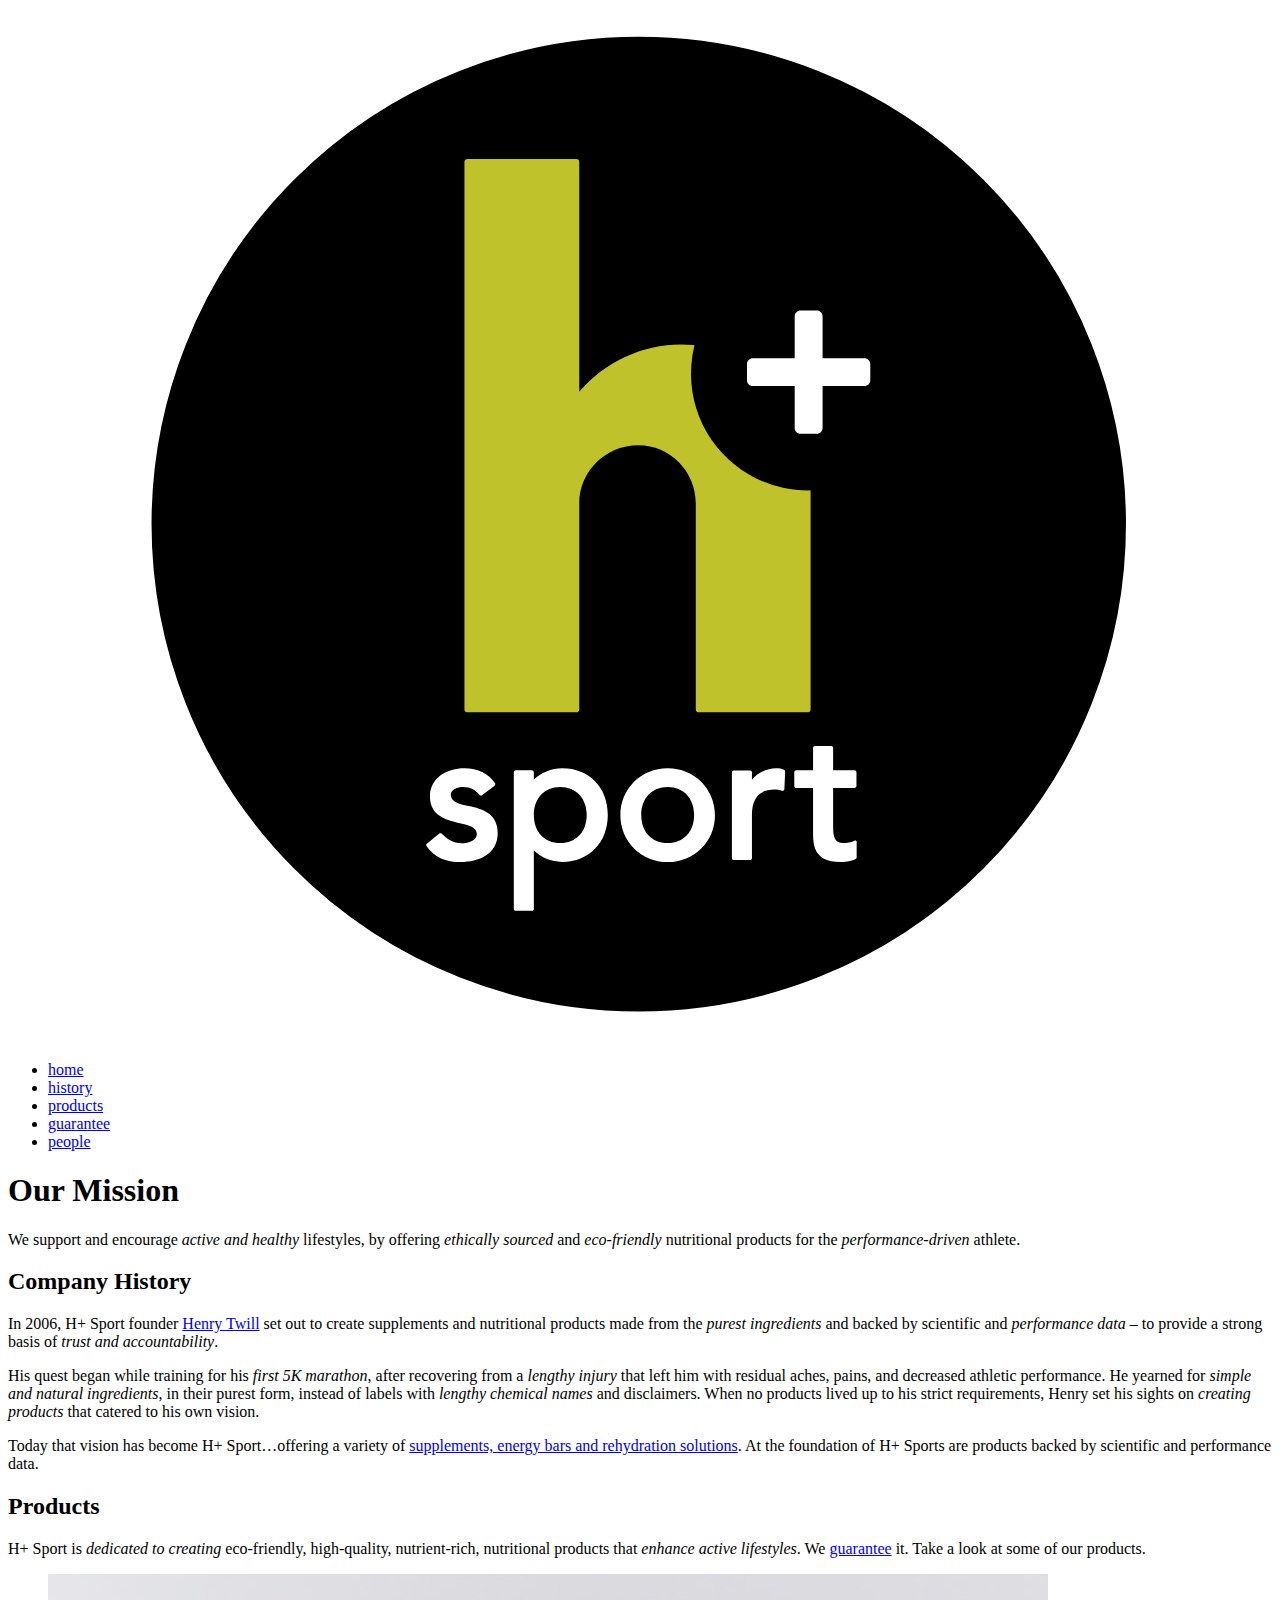
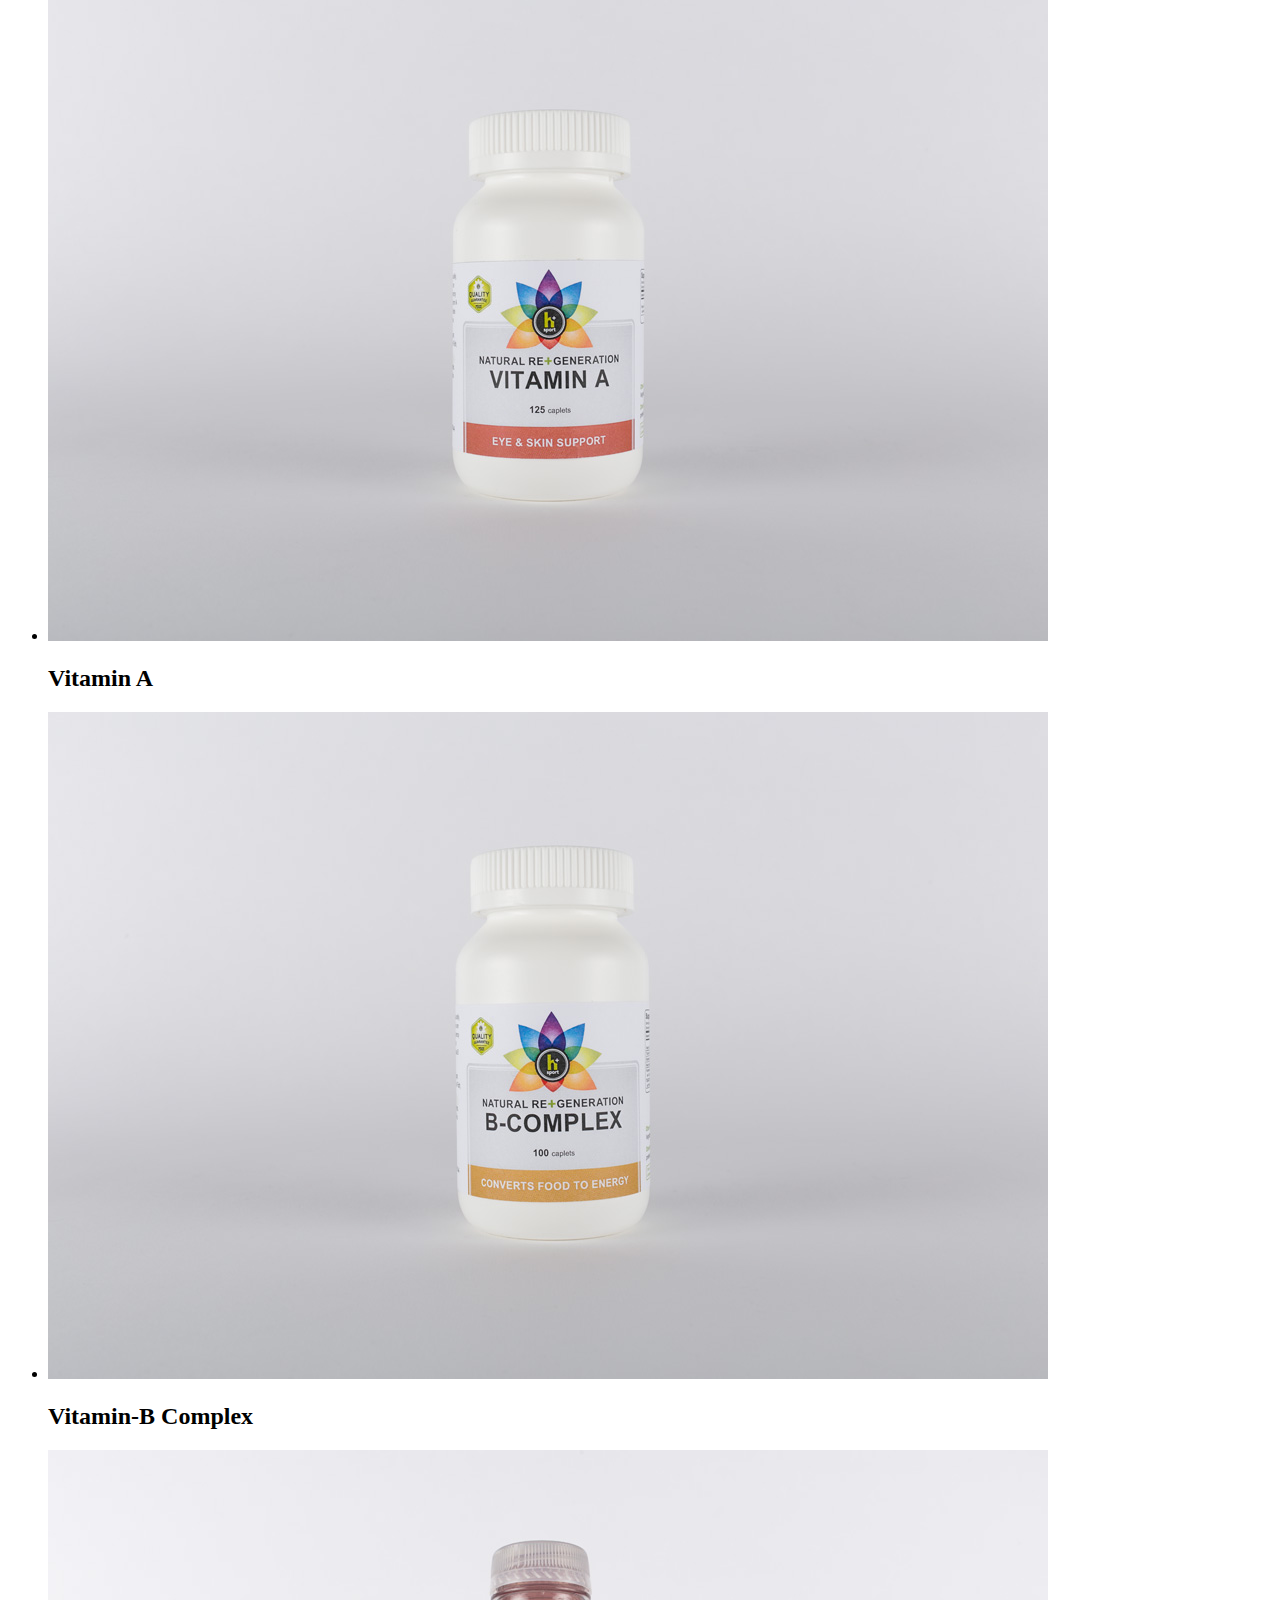
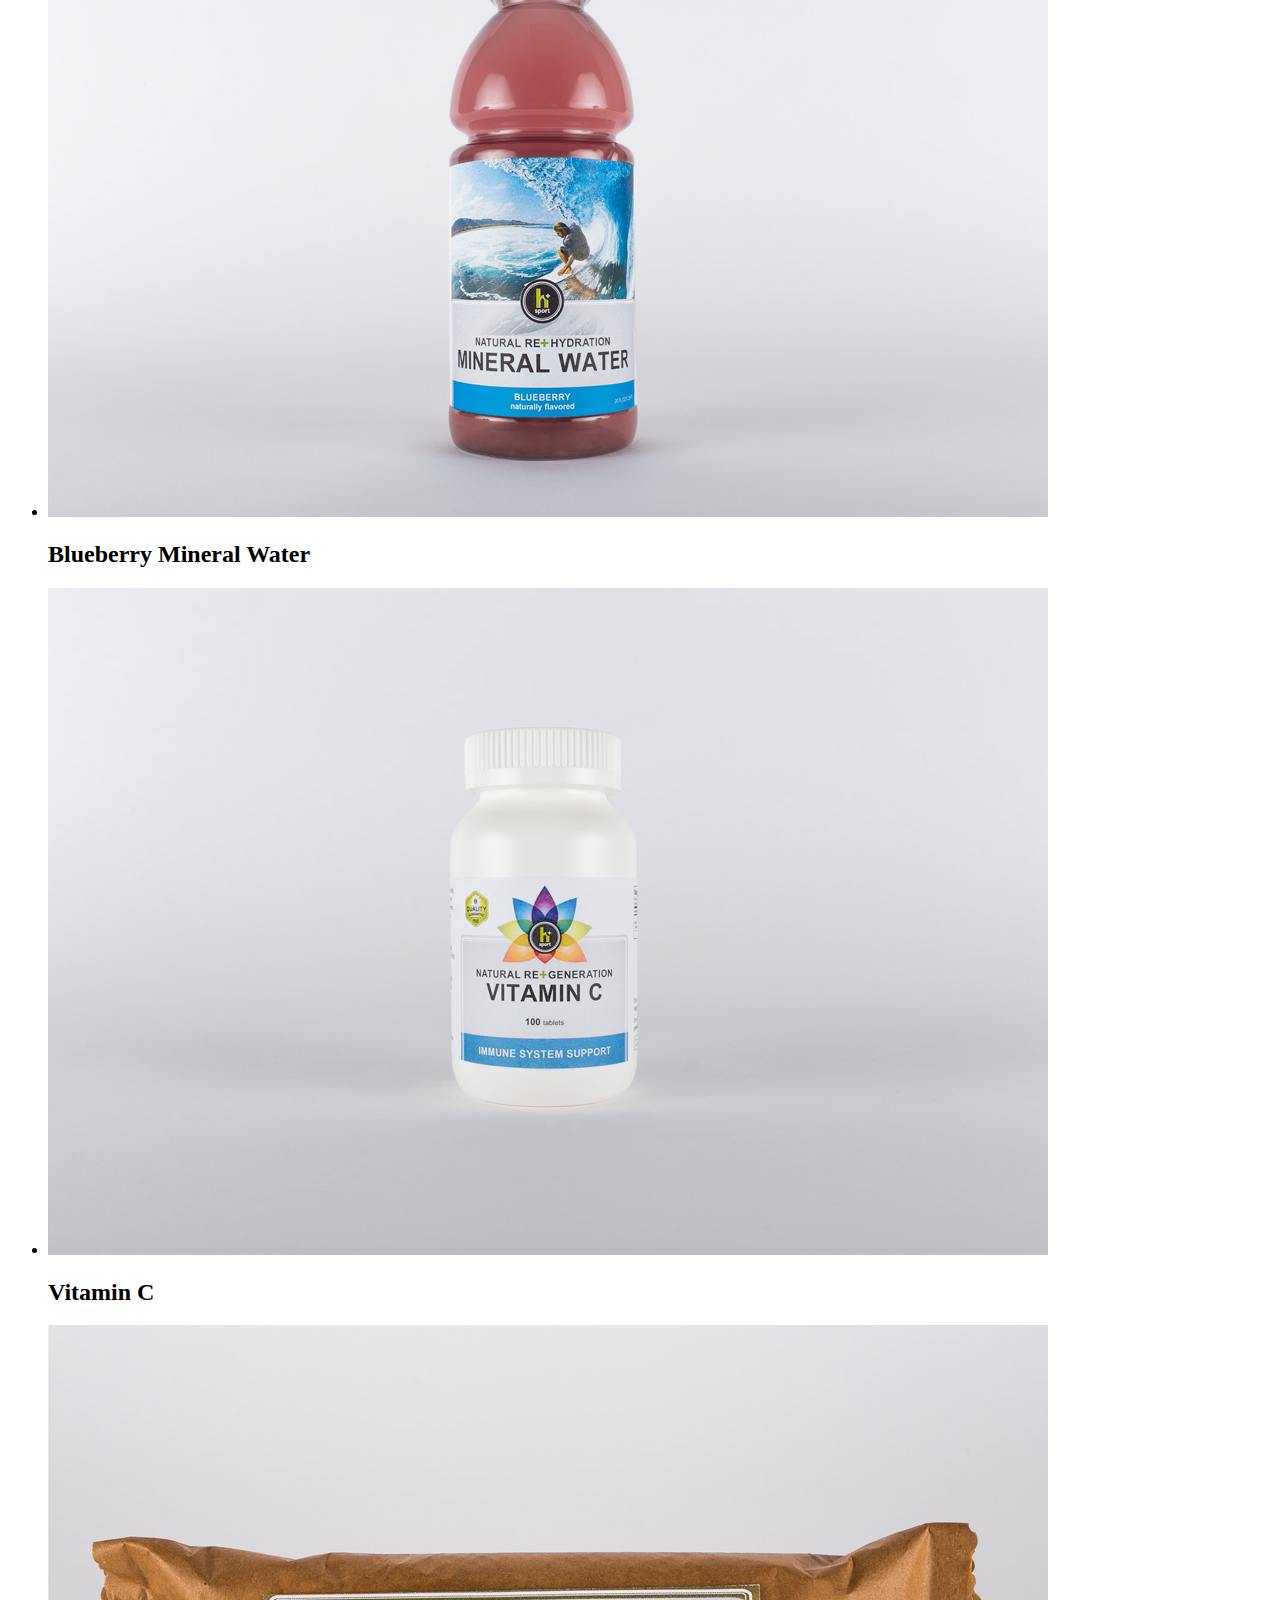
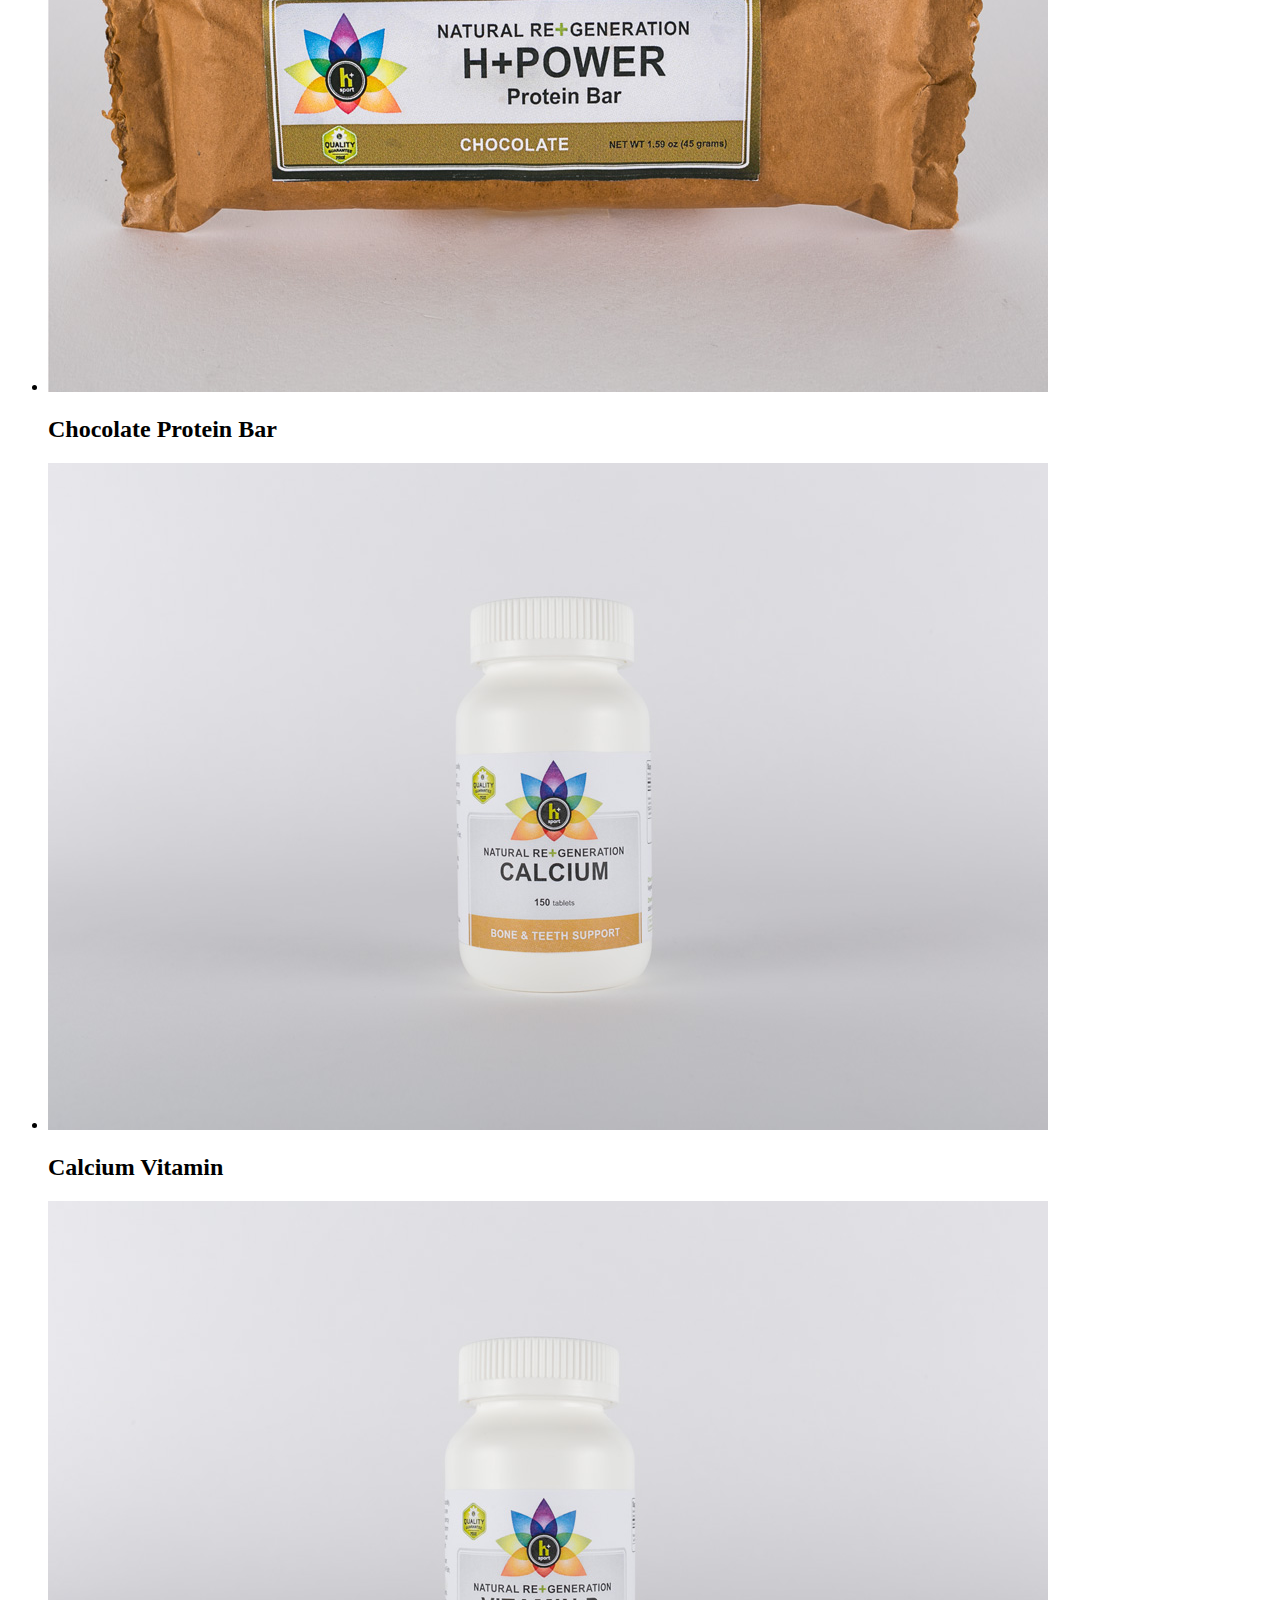
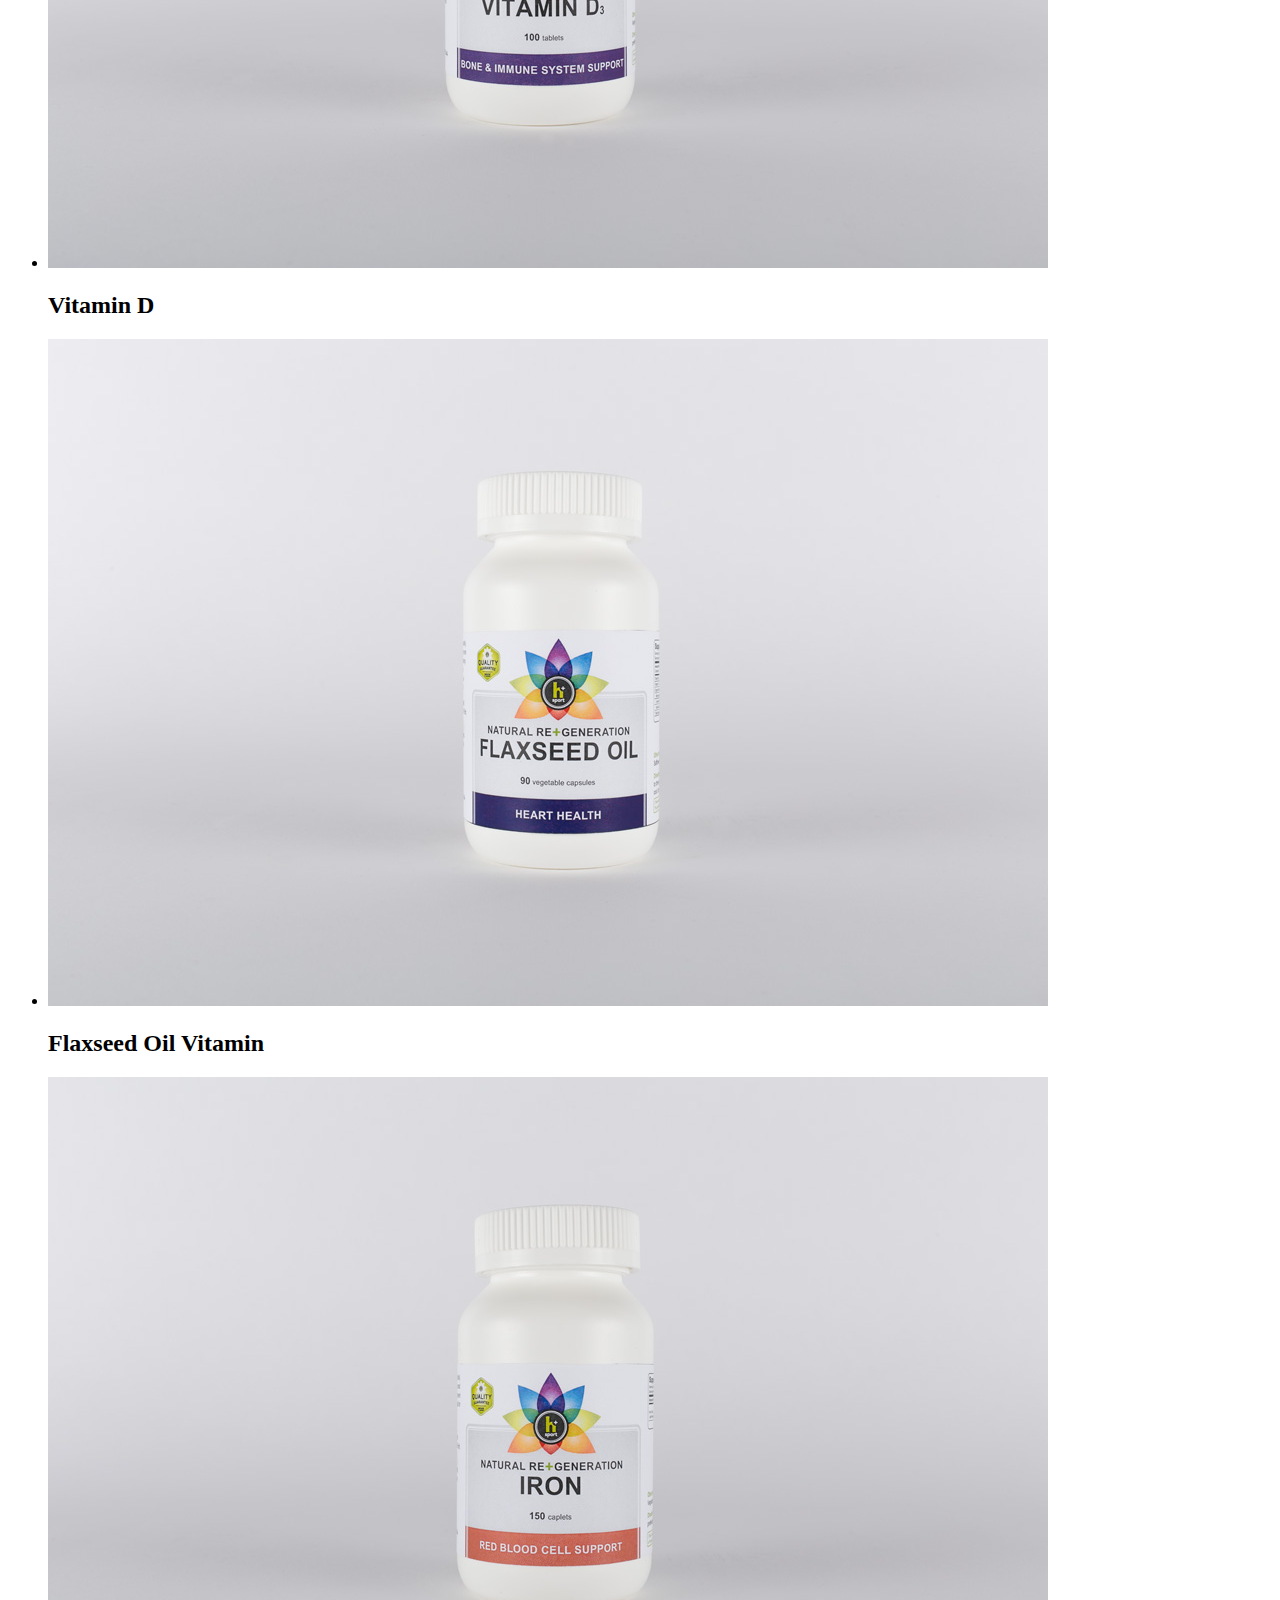
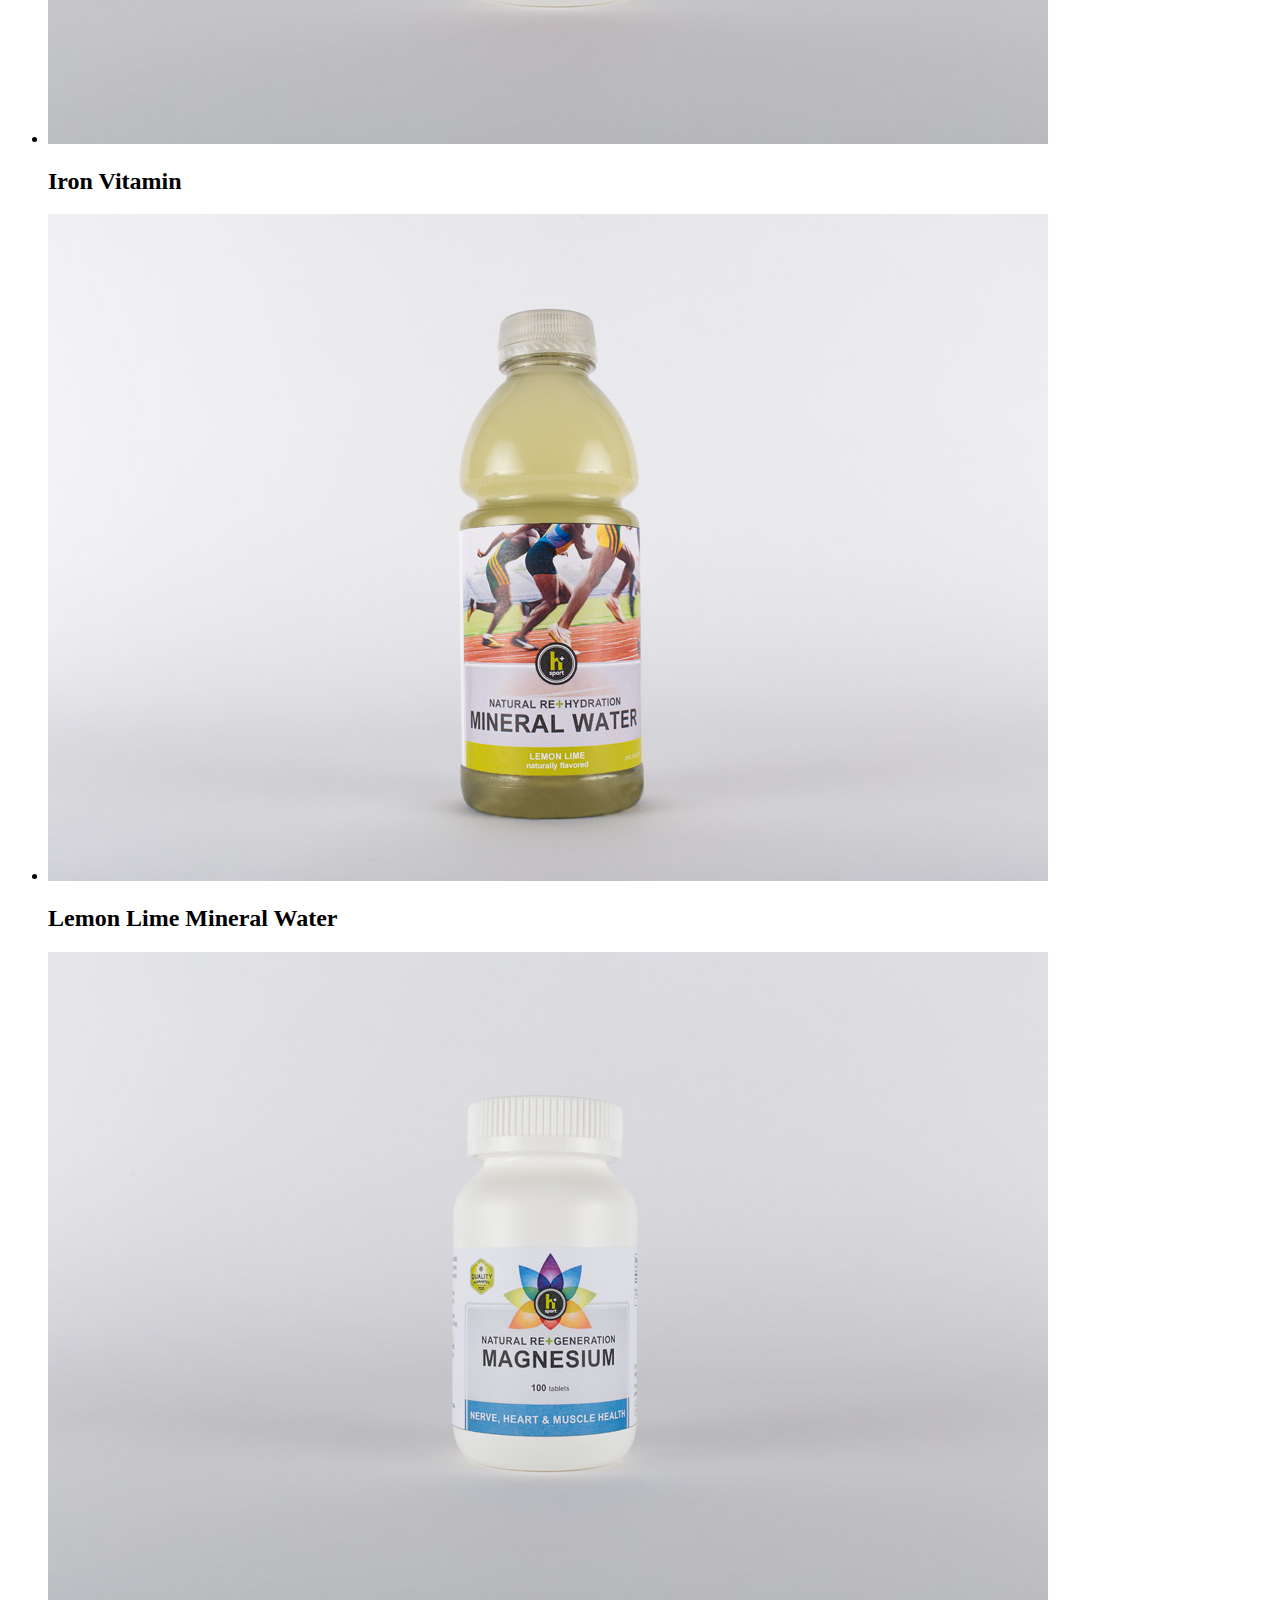
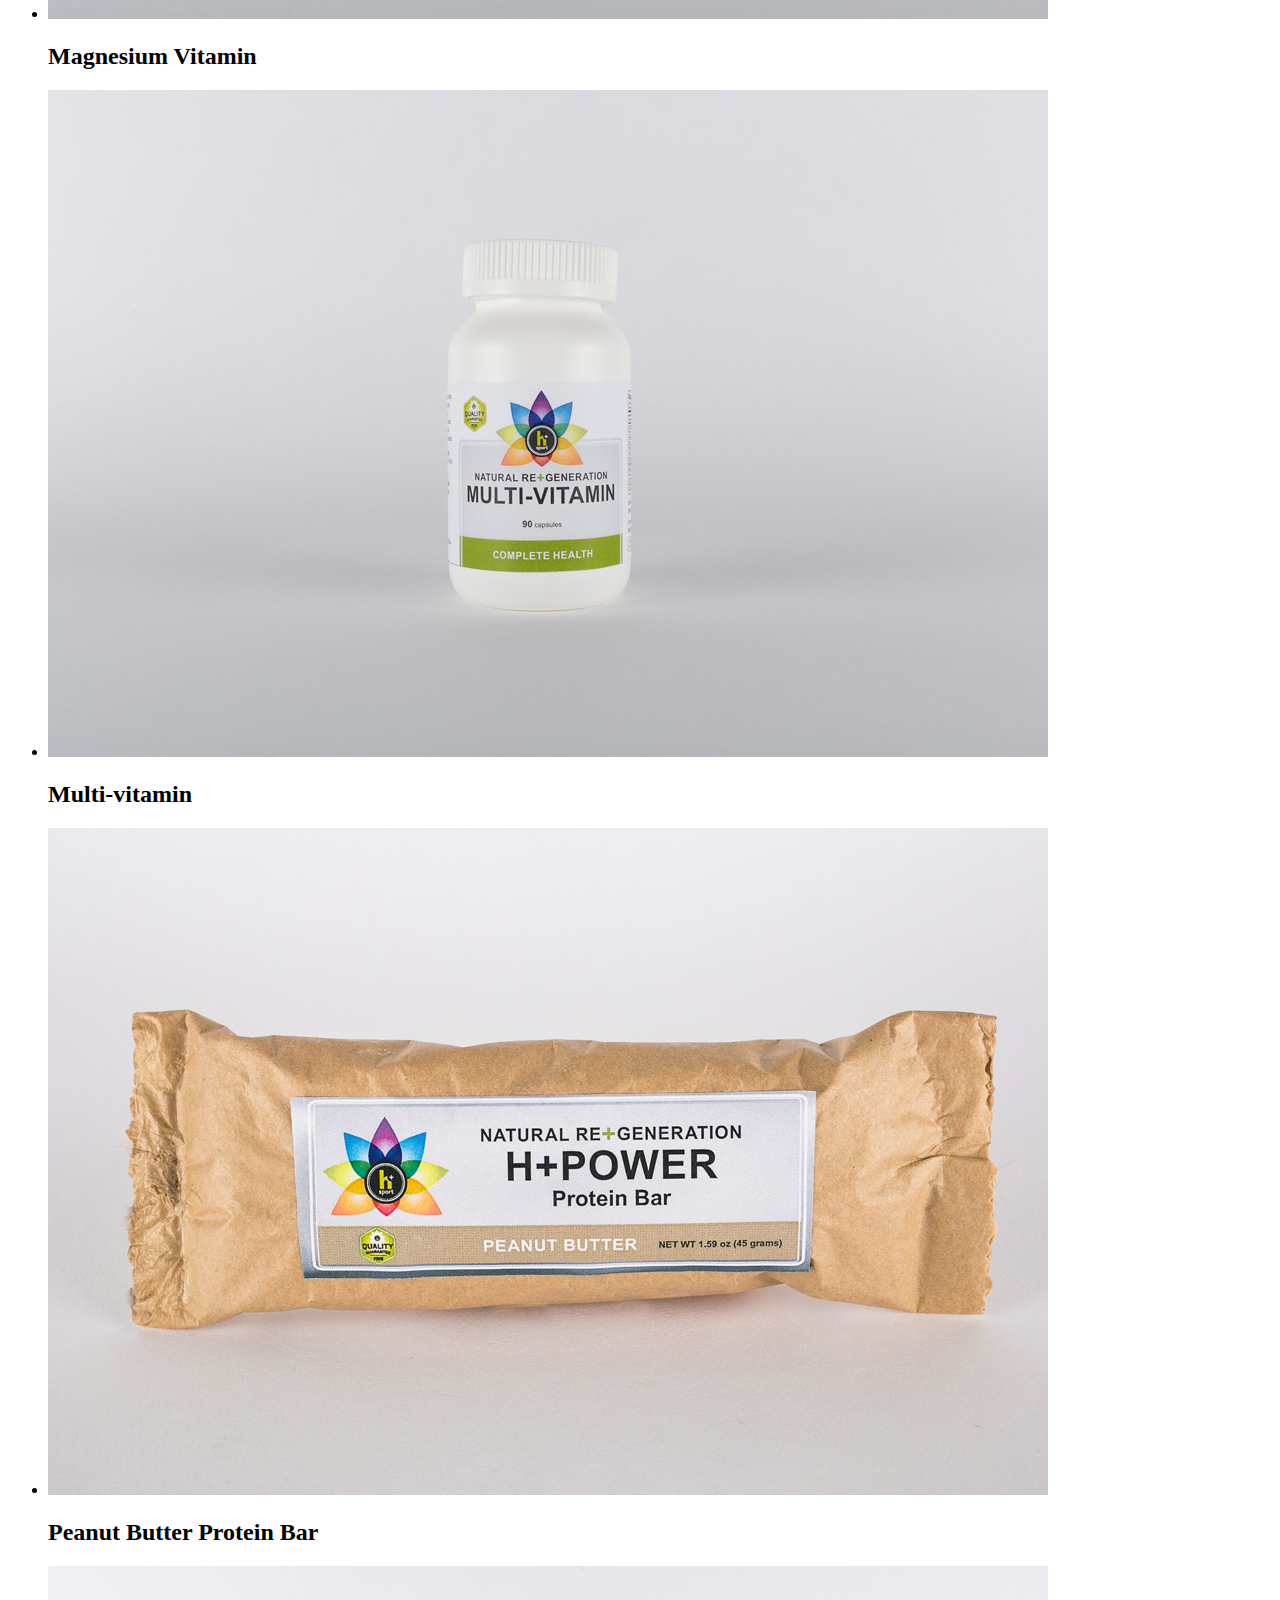
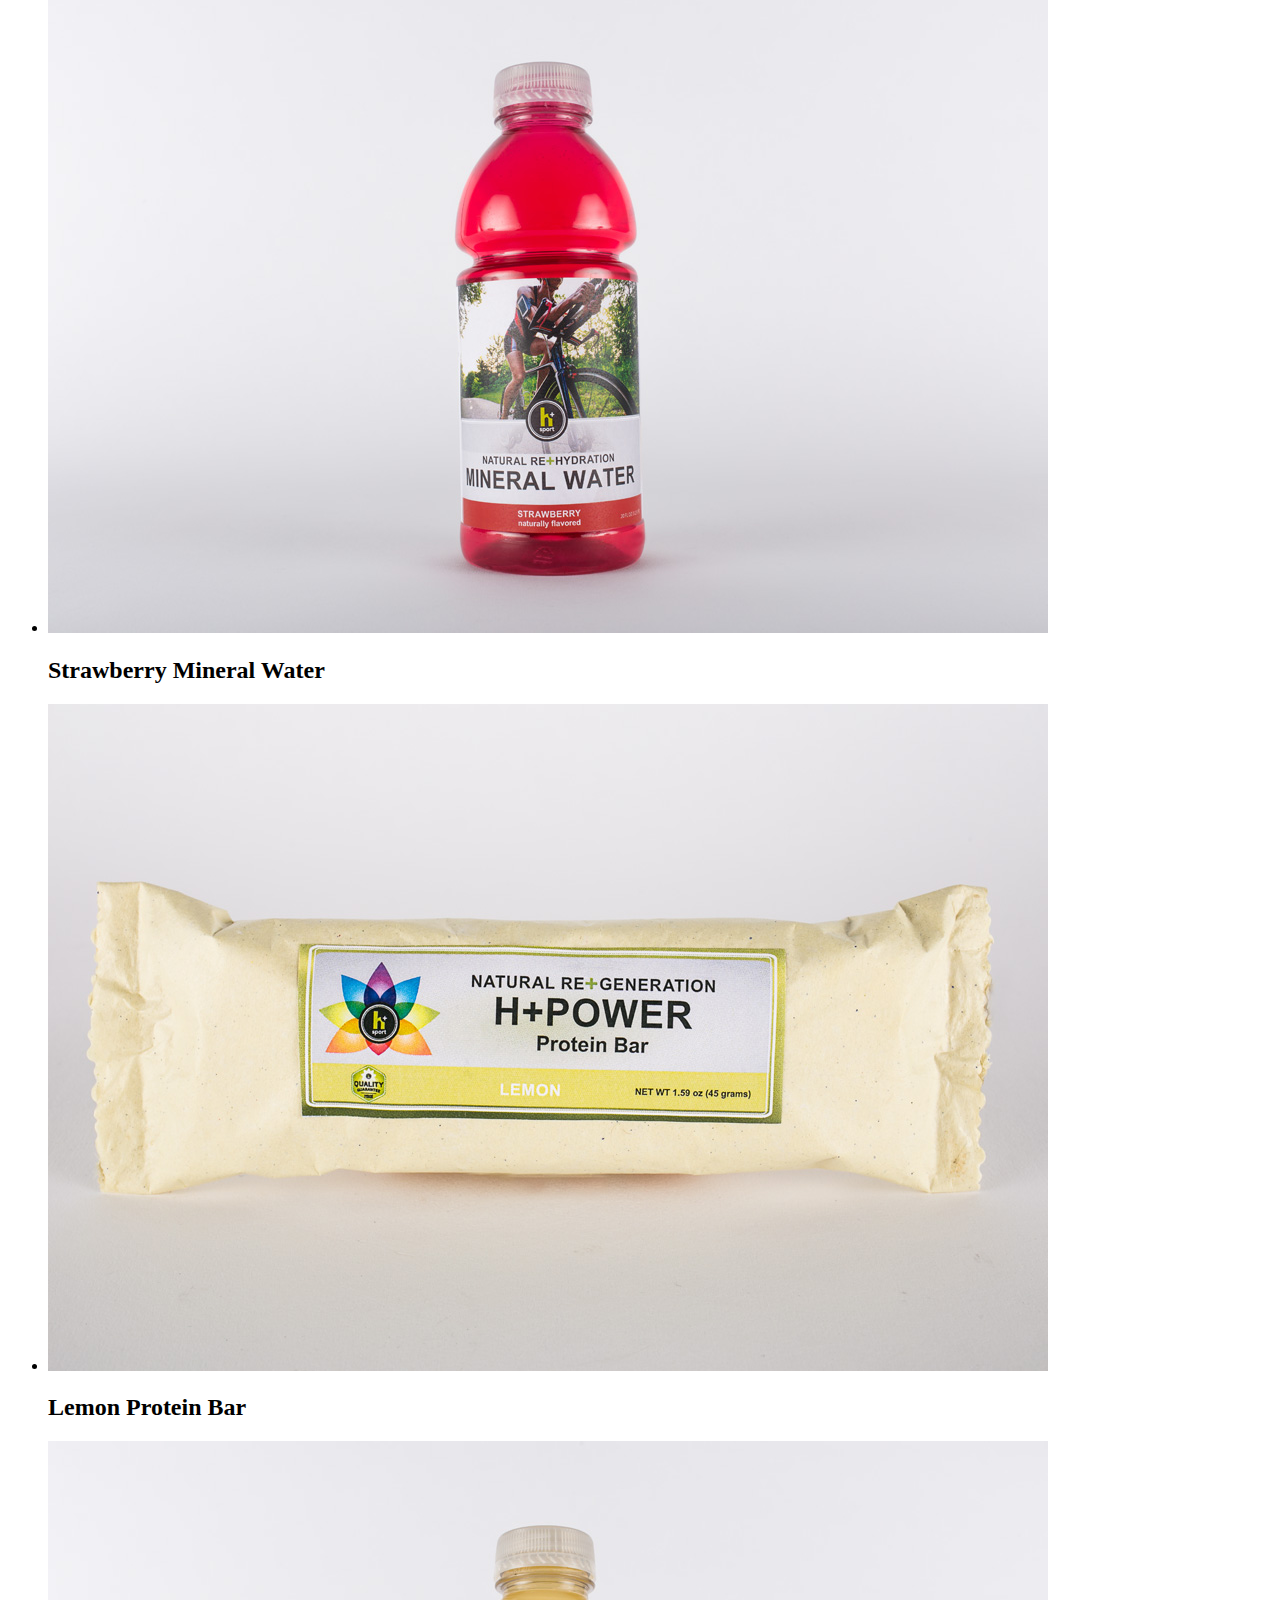
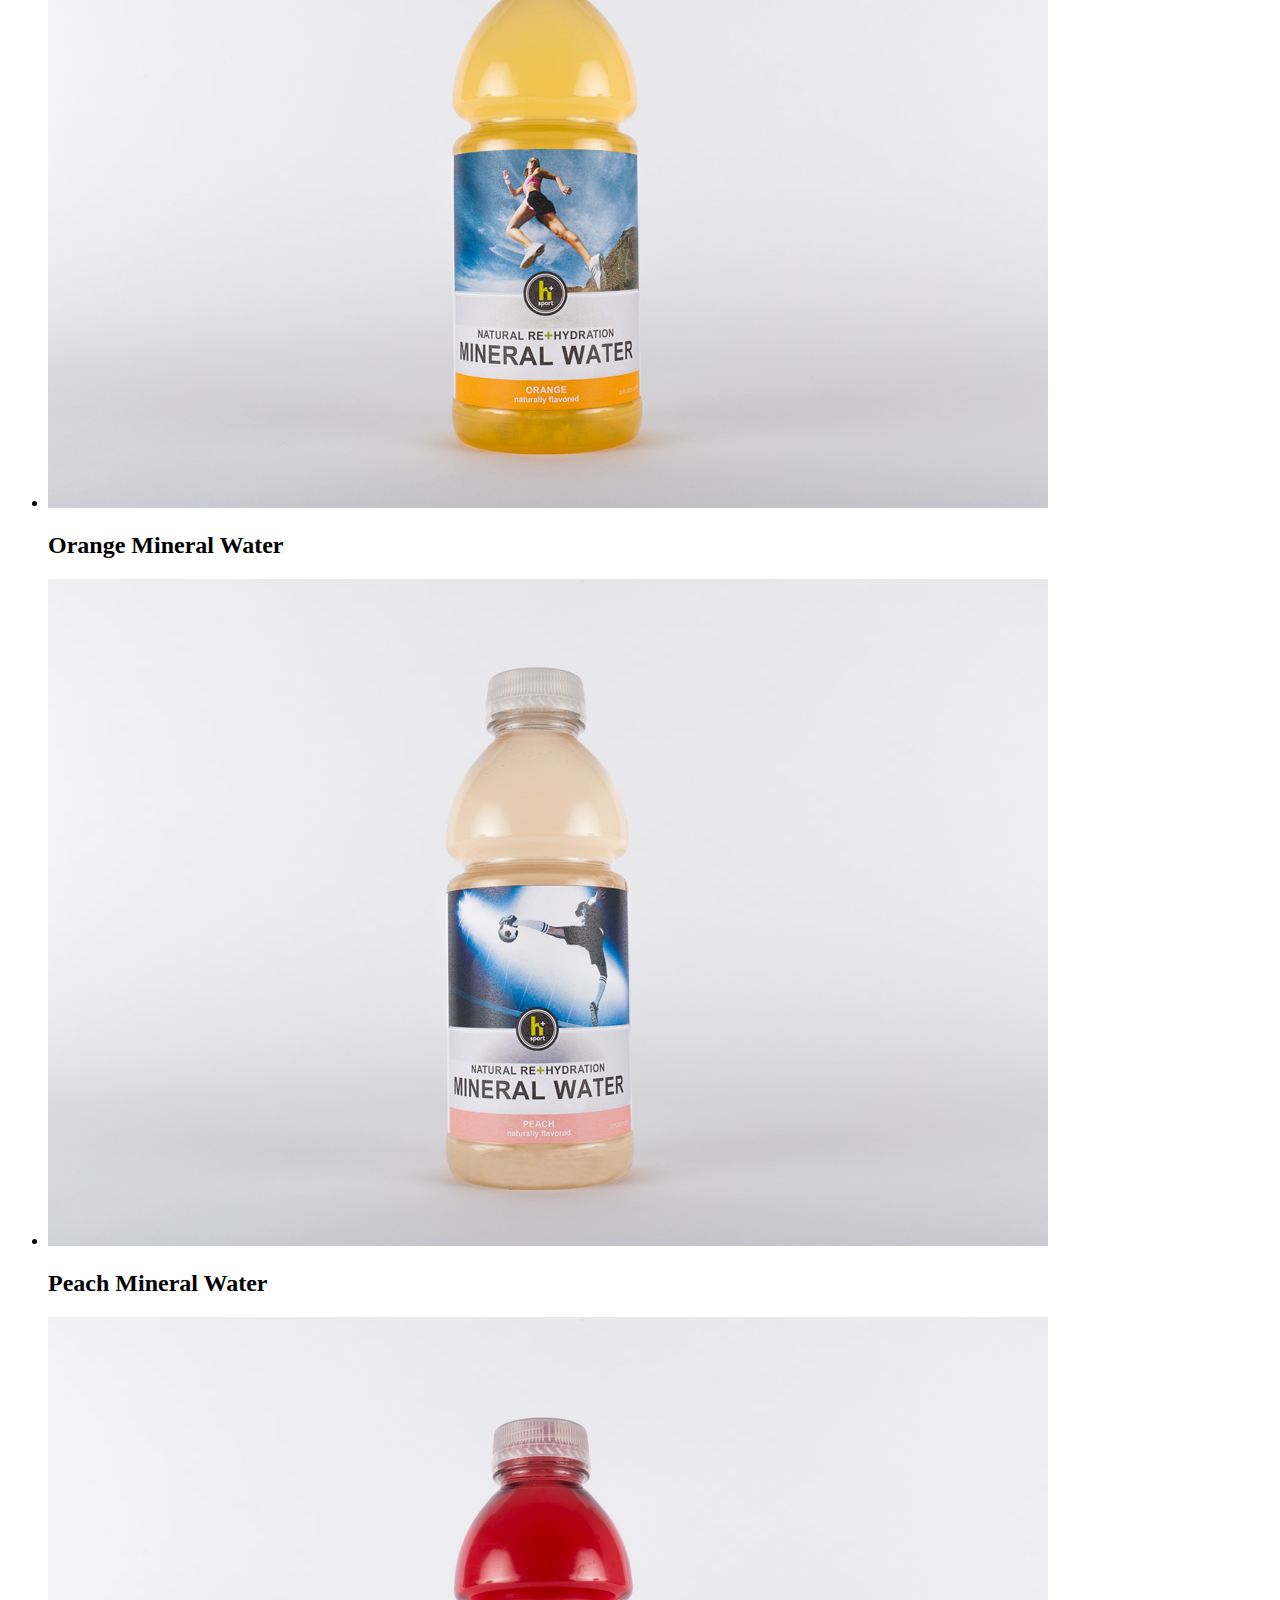
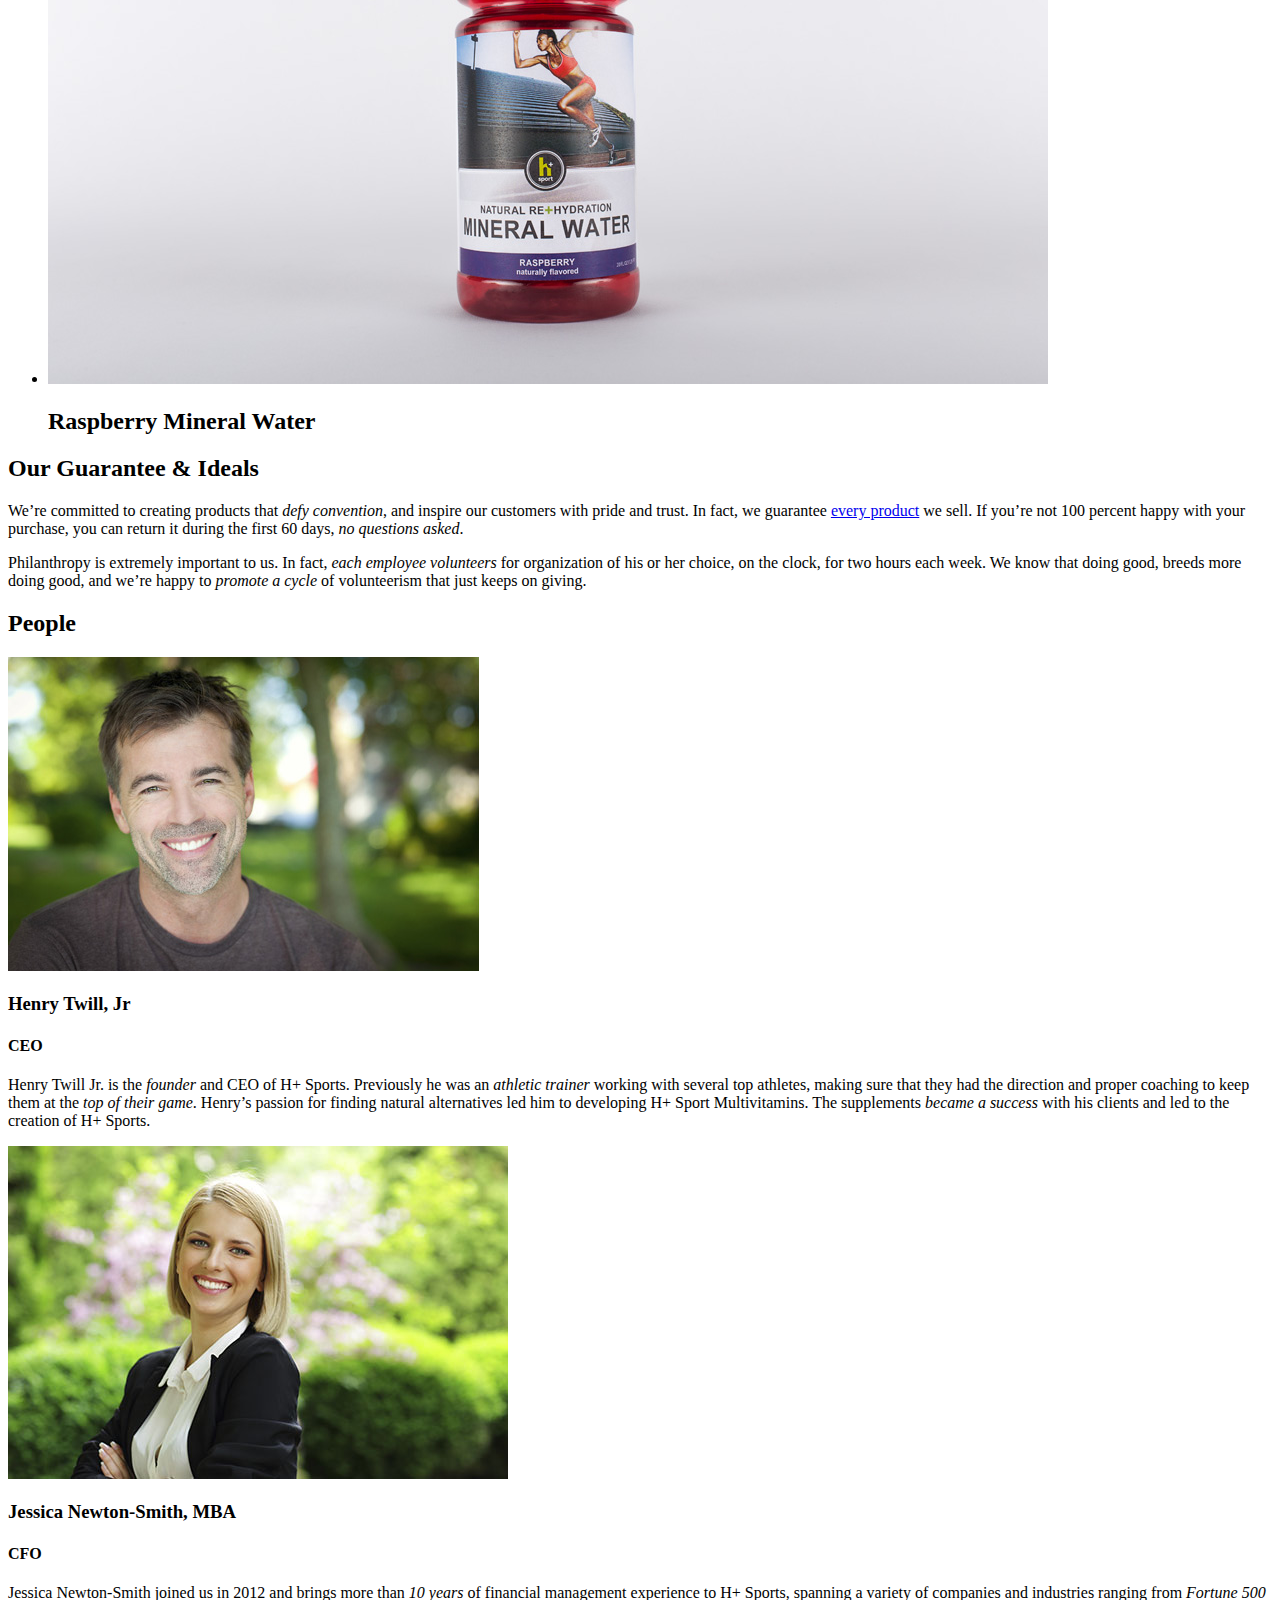
==== HPlusSport_Start/index.html @ 58503910 "Removes a file that contains first programming challenge and adds a folder that contains first progr" ====
<!doctype html>
<html lang="en">
<head>
  <meta charset="UTF-8">
  <title>HPlus Sport</title>
  <link rel="stylesheet" href="css/style.css">
  <meta name="viewport" content="width=device-width, initial-scale=1.0">
</head>
<body>

<header id="home" class="header">
  <nav class="nav" role="navigation">
    <div class="container nav-elements">
      <div class="branding">
        <a href="#home"><img src="images/hpluslogo.svg" alt="Logo - H Plus Sports"></a>
      </div><!-- branding -->
      <ul class="navbar">
        <li><a href="#home">home</a></li>
        <li><a href="#history">history</a></li>
        <li><a href="#products">products</a></li>
        <li><a href="#guarantee">guarantee</a></li>
        <li><a href="#people">people</a></li>
      </ul><!-- navbar -->
    </div><!-- container nav-elements -->
  </nav>
  <div class="container tagline">
    <h1 class="headline">Our Mission</h1>
    <p>We support and encourage <em>active and healthy</em> lifestyles, by offering <em>ethically sourced</em> and <em>eco-friendly</em> nutritional products for the <em>performance-driven</em> athlete.</p>
  </div><!-- container tagline -->
</header><!-- #home -->

<section id="history" class="section">
  <div class="container">
    <div class="text-content">
      <h2 class="headline">Company History</h2>
      <p>In 2006, H+ Sport founder <a href="#employees-henrytwill">Henry Twill</a> set out to create supplements and nutritional products made from the <em>purest ingredients</em> and backed by scientific and <em>performance data</em> – to provide a strong basis of <em>trust and accountability</em>.</p>
      <p>His quest began while training for his <em>first 5K marathon</em>, after recovering from a <em>lengthy injury</em> that left him with residual aches, pains, and decreased athletic performance. He yearned for <em>simple and natural ingredients</em>, in their purest form, instead of labels with <em>lengthy chemical names</em> and disclaimers. When no products lived up to his strict requirements, Henry set his sights on <em>creating products</em> that catered to his own vision.</p>
      <p>Today that vision has become H+ Sport…offering a variety of <a href="#products">supplements, energy bars and rehydration solutions</a>. At the foundation of H+ Sports are products backed by scientific and performance data.</p>
    </div>
  </div><!-- container text -->
</section><!-- #history -->

<section id="products" class="section">
  <header class="imageheader"></header>
  <div class="container">
    <h2 class="headline">Products</h2>
    <p>H+ Sport is <em>dedicated to creating</em> eco-friendly, high-quality, nutrient-rich, nutritional products that <em>enhance active lifestyles</em>. We <a href="#guarantee">guarantee</a> it. Take a look at some of our products.</p>
  </div><!-- container -->
  <ul class="product-list">
    <li class="product-item" data-prod_id="V-A1037">
        <img class="product-image" src="images/products/vitamin-a.jpg" alt="Vitamin A - Product Photo">
        <h2 class="product-name" data-type="vitamin">Vitamin A</h2>
    </li>
    <li class="product-item" data-prod_id="V-BC2178">
        <img class="product-image" src="images/products/vitamin-bcomplex.jpg" alt="B Complex - Product Photo">
        <h2 class="product-name" data-type="vitamin">Vitamin-B Complex</h2>
    </li>
    <li class="product-item" data-prod_id="MW-8812">
        <img class="product-image" src="images/products/mineralwater-blueberry.jpg" alt="Blueberry Mineral Water - Product Photo">
        <h2 class="product-name" data-type="mineralwater">Blueberry Mineral Water</h2>
    </li>
    <li class="product-item" data-prod_id="V-C6614">
        <img class="product-image" src="images/products/vitamin-c.jpg" alt="Vitamin C - Product Photo">
        <h2 class="product-name" data-type="vitamin">Vitamin C</h2>
    </li>
    <li class="product-item" data-prod_id="PB-8154">
        <img class="product-image" src="images/products/proteinbar-chocolate.jpg" alt="Protein Bar Chocolate - Product Photo">
        <h2 class="product-name" data-type="proteinbar">Chocolate Protein Bar</h2>
    </li>
    <li class="product-item" data-prod_id="V-CA4543">
        <img class="product-image" src="images/products/vitamin-calcium.jpg" alt="Vitamin Calcium - Product Photo">
        <h2 class="product-name" data-type="vitamin">Calcium Vitamin</h2>
    </li>
    <li class="product-item" data-prod_id="V-D1825">
        <img class="product-image" src="images/products/vitamin-d.jpg" alt="Vitamin D - Product Photo">
        <h2 class="product-name" data-type="vitamin">Vitamin D</h2>
    </li>
    <li class="product-item" data-prod_id="V-F2225">
        <img class="product-image" src="images/products/vitamin-flaxseed-oil.jpg" alt="Flaxseed Oil - Product Photo">
        <h2 class="product-name" data-type="vitamin">Flaxseed Oil Vitamin</h2>
    </li>
    <li class="product-item" data-prod_id="V-I7456">
        <img class="product-image" src="images/products/vitamin-iron.jpg" alt="Vitamin Iron - Product Photo">
        <h2 class="product-name" data-type="vitamin">Iron Vitamin</h2>
    </li>
    <li class="product-item" data-prod_id="MW-9143">
        <img class="product-image" src="images/products/mineralwater-lemonlime.jpg" alt="Mineral Water Lemon Lime - Product Photo">
        <h2 class="product-name" data-type="mineralwater">Lemon Lime Mineral Water</h2>
    </li>
    <li class="product-item" data-prod_id="V-M0019">
        <img class="product-image" src="images/products/vitamin-magnesium.jpg" alt="Vitamin Magnesium - Product Photo">
        <h2 class="product-name" data-type="vitamin">Magnesium Vitamin</h2>
    </li>
    <li class="product-item" data-prod_id="V-MV7763">
        <img class="product-image" src="images/products/vitamin-multi.jpg" alt="Vitamin Multivitamin - Product Photo">
        <h2 class="product-name" data-type="vitamin">Multi-vitamin</h2>
    </li>
    <li class="product-item" data-prod_id="PB-1234">
        <img class="product-image" src="images/products/proteinbar-peanutbutter.jpg" alt="Vitamin Protein Bar Peanut Butter - Product Photo">
        <h2 class="product-name" data-type="proteinbar">Peanut Butter Protein Bar</h2>
    </li>
    <li class="product-item" data-prod_id="MW-S0987">
        <img class="product-image" src="images/products/mineralwater-strawberry.jpg" alt="Mineral Water Strawberry - Product Photo">
        <h2 class="product-name" data-type="mineralwater">Strawberry Mineral Water</h2>
    </li>
    <li class="product-item" data-prod_id="PB-1919">
        <img class="product-image" src="images/products/proteinbar-lemon.jpg" alt="Protein Bar Lemon - Product Photo">
        <h2 class="product-name" data-type="proteinbar">Lemon Protein Bar</h2>
    </li>
    <li class="product-item" data-prod_id="MW-O1980">
        <img class="product-image" src="images/products/mineralwater-orange.jpg" alt="Mineral Water Orange - Product Photo">
        <h2 class="product-name" data-type="mineralwater">Orange Mineral Water</h2>
    </li>
    <li class="product-item" data-prod_id="MW-P1968">
        <img class="product-image" src="images/products/mineralwater-peach.jpg" alt="Mineral Water Peach - Product Photo">
        <h2 class="product-name" data-type="mineralwater">Peach Mineral Water</h2>
    </li>
    <li class="product-item" data-prod_id="MW-R2003">
        <img class="product-image" src="images/products/mineralwater-raspberry.jpg" alt="Mineral Water Raspberry - Product Photo">
        <h2 class="product-name" data-type="mineralwater">Raspberry Mineral Water</h2>
    </li>
  </ul><!-- product-list -->
</section><!-- #products -->

<section id="guarantee" class="section">
  <header class="imageheader"></header>
  <div class="container">
    <h2 class="headline">Our Guarantee &amp; Ideals</h2>
    <p>We’re committed to creating products that <em>defy convention</em>, and inspire our customers with pride and trust. In fact, we guarantee <a href="#products">every product</a> we sell. If you’re not 100 percent happy with your purchase, you can return it during the first 60 days, <em>no questions asked</em>.</p>
    <p>Philanthropy is extremely important to us. In fact, <em>each employee volunteers</em> for organization of his or her choice, on the clock, for two hours each week. We know that doing good, breeds more doing good, and we’re happy to <em>promote a cycle</em> of volunteerism that just keeps on giving.</p>
  </div>
</section><!-- guarantee -->

<section id="people" class="section">
  <header class="imageheader"></header>
  <div class="container">
    <h2 class="headline">People</h2>
    <div class="people-cards">
      <div class="person-card">
        <img src="images/employees/HenryTwill.jpg" alt="HenryTwill Photo">
        <div class="card-info">
          <h3 class="card-name">Henry Twill, Jr</h3>
          <h4 class="card-title">CEO</h4>
        </div>
        <p class="card-text">Henry Twill Jr. is the <em>founder</em> and CEO of H+ Sports. Previously he was an <em>athletic trainer</em> working with several top athletes, making sure that they had the direction and proper coaching to keep them at the <em>top of their game</em>. Henry’s passion for finding natural alternatives led him to developing H+ Sport Multivitamins. The supplements <em>became a success</em> with his clients and led to the creation of H+ Sports.</p>
      </div><!-- person-card -->

      <div class="person-card">
        <img src="images/employees/JessicaNewton.jpg" alt="JessicaNewton Photo">
        <div class="card-info">
          <h3 class="card-name">Jessica Newton-Smith, MBA</h3>
          <h4 class="card-title">CFO</h4>
        </div>
        <p class="card-text">Jessica Newton-Smith joined us in 2012 and brings more than <em>10 years</em> of financial management experience to H+ Sports, spanning a variety of companies and industries ranging from <em> Fortune 500 agencies</em> to start-ups. She has extensive experience working in <em>emerging markets</em> and in the consumer and retail sectors.</p>
      </div><!-- person-card -->

      <div class="person-card">
        <img src="images/employees/PhiTang.jpg" alt="PhiTang Photo">
        <div class="card-info">
          <h3 class="card-name">Phi Tang, MBA</h3>
          <h4 class="card-title">Director of Product Development</h4>
        </div>
        <p class="card-text">Phi Tang joined H+ Sports in <em>2007</em> as Manager of Marketing Research. He was promoted to Director of Product Development in 2011. He has made <em>major contributions</em> to the discovery, development, and implementation of the H+ Sport product lines. Before joining the company he worked as a <em>scientific expert</em> and brings vast knowledge of ingredients and <em>new technologies</em>.</p>
      </div><!-- person-card -->

      <div class="person-card">
        <img src="images/employees/MariaSontas.jpg" alt="MariaSontas Photo">
        <div class="card-info">
          <h3 class="card-name">Maria Sontas</h3>
          <h4 class="card-title">Director of Marketing</h4>
        </div>
        <p class="card-text">Maria Sontas has been with H+ Sport since 2010. She oversees the company’s <em>marketing strategy</em> – ensuring advertising campaigns, social media initiatives, and events are planned to <em>position the company</em> strongly in a competitive marketplace. Maria is a <em>competing triathlete</em> and her passion for our products shows in her unique ability to drive awareness and <em>increase our presence</em> around the world.</p>
      </div><!-- person-card -->

      <div class="person-card">
        <img src="images/employees/AngelaHaston.jpg" alt="AngelaHaston Photo">
        <div class="card-info">
          <h3 class="card-name">Angela Hashton</h3>
          <h4 class="card-title">Director of Sales</h4>
        </div>
        <p class="card-text">Angela Hashton joined the company in 2009, to <em>initiate new relationships</em> for our growing line of H+ Sports active apparel. After being with the company for a year, she was promoted to Director of Sales. Angela is the drive behind the H+ Sport <em>ACTIVE product line</em> and has an uncanny ability to formulate strategies that have helped build our unified sales force. <em>Educating people</em> about health and nutrition is something that Angela holds dear.</p>
      </div><!-- person-card -->

      <div class="person-card">
        <img src="images/employees/MichaelLewiston.jpg" alt="MichaelLewiston Photo">
        <div class="card-info">
          <h3 class="card-name">Michael Lewiston</h3>
          <h4 class="card-title">MFA, Creative Director</h4>
        </div>
        <p class="card-text">Michael Lewiston is a multi-faceted <em>creative person</em> who began his career as a designer for a small business firm, while also working as an independent <em>painter and sculptor</em>. In 2007, Henry Twill was impressed by Michael’s creative work in a national ad campaign for a high profile sports apparel company. Henry approached Michael, and asked him to <em>manage creative direction</em> for the H+ Sport ACTIVE apparel line.</p>
      </div><!-- person-card -->
  </div><!-- container -->
</section><!-- people -->

<footer class="footer">
  <header class="imageheader"></header>
  <div class="container">
  <nav class="nav" role="navigation">
    <div class="container nav-elements">
      <div class="branding">
        <a href="#home"><img src="images/hpluslogo.svg" alt="Logo - H Plus Sports"></a>
        <p class="address">100 Main Street<br>
        Seattle, WA 98144
      </p>
      </div>
      <ul class="navbar">
        <li><a href="#home">home</a></li>
        <li><a href="#history">history</a></li>
        <li><a href="#products">products</a></li>
        <li><a href="#guarantee">guarantee</a></li>
        <li><a href="#people">people</a></li>
      </ul>
    </div>
  </nav>
  <p class="legal">H+ Sport is a fictitious brand created by lynda.com solely for the purpose of training. All products and people associated with H+ Sport are also fictitious. Any resemblance to real brands, products, or people is purely coincidental. Information provided about the product is also fictitious and should not be construed to be representative of actual products on the market in a similar product category.</p>
</div><!-- container -->
</footer><!-- footer -->

</body>
</html>
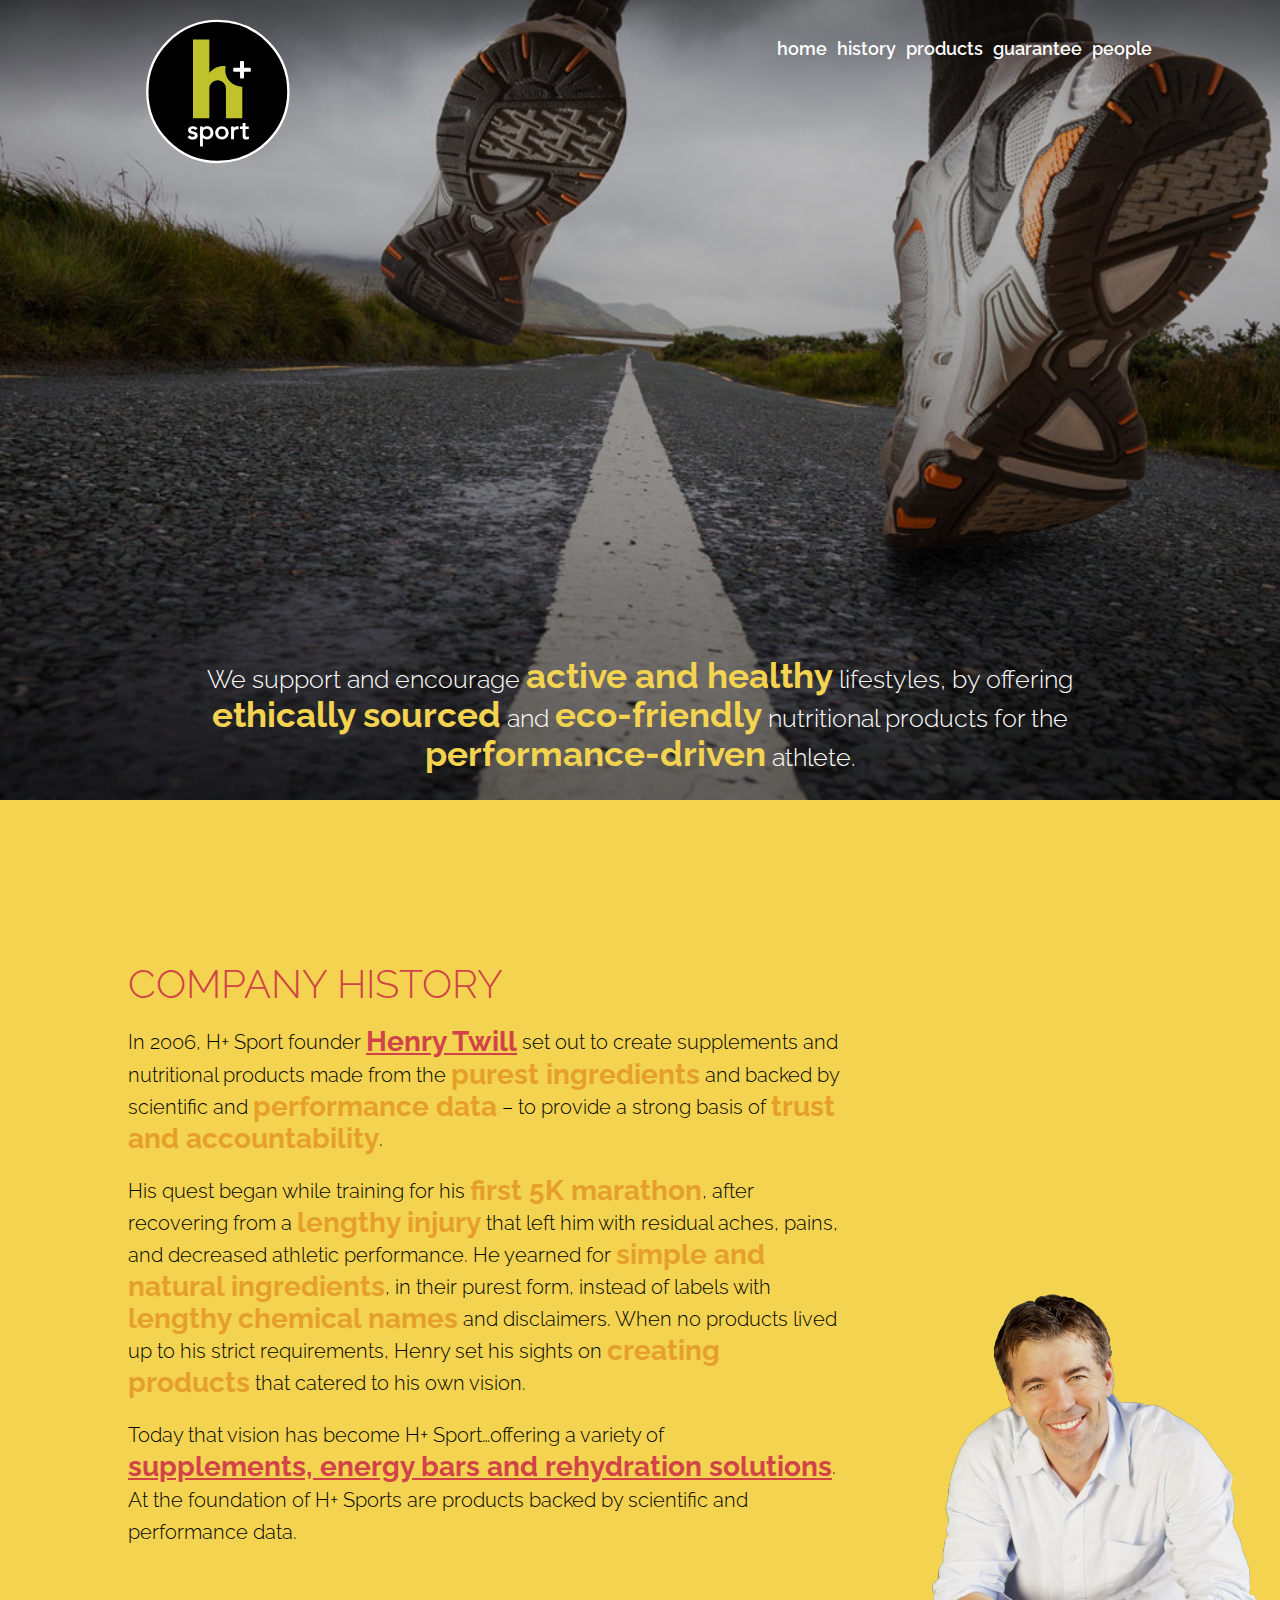
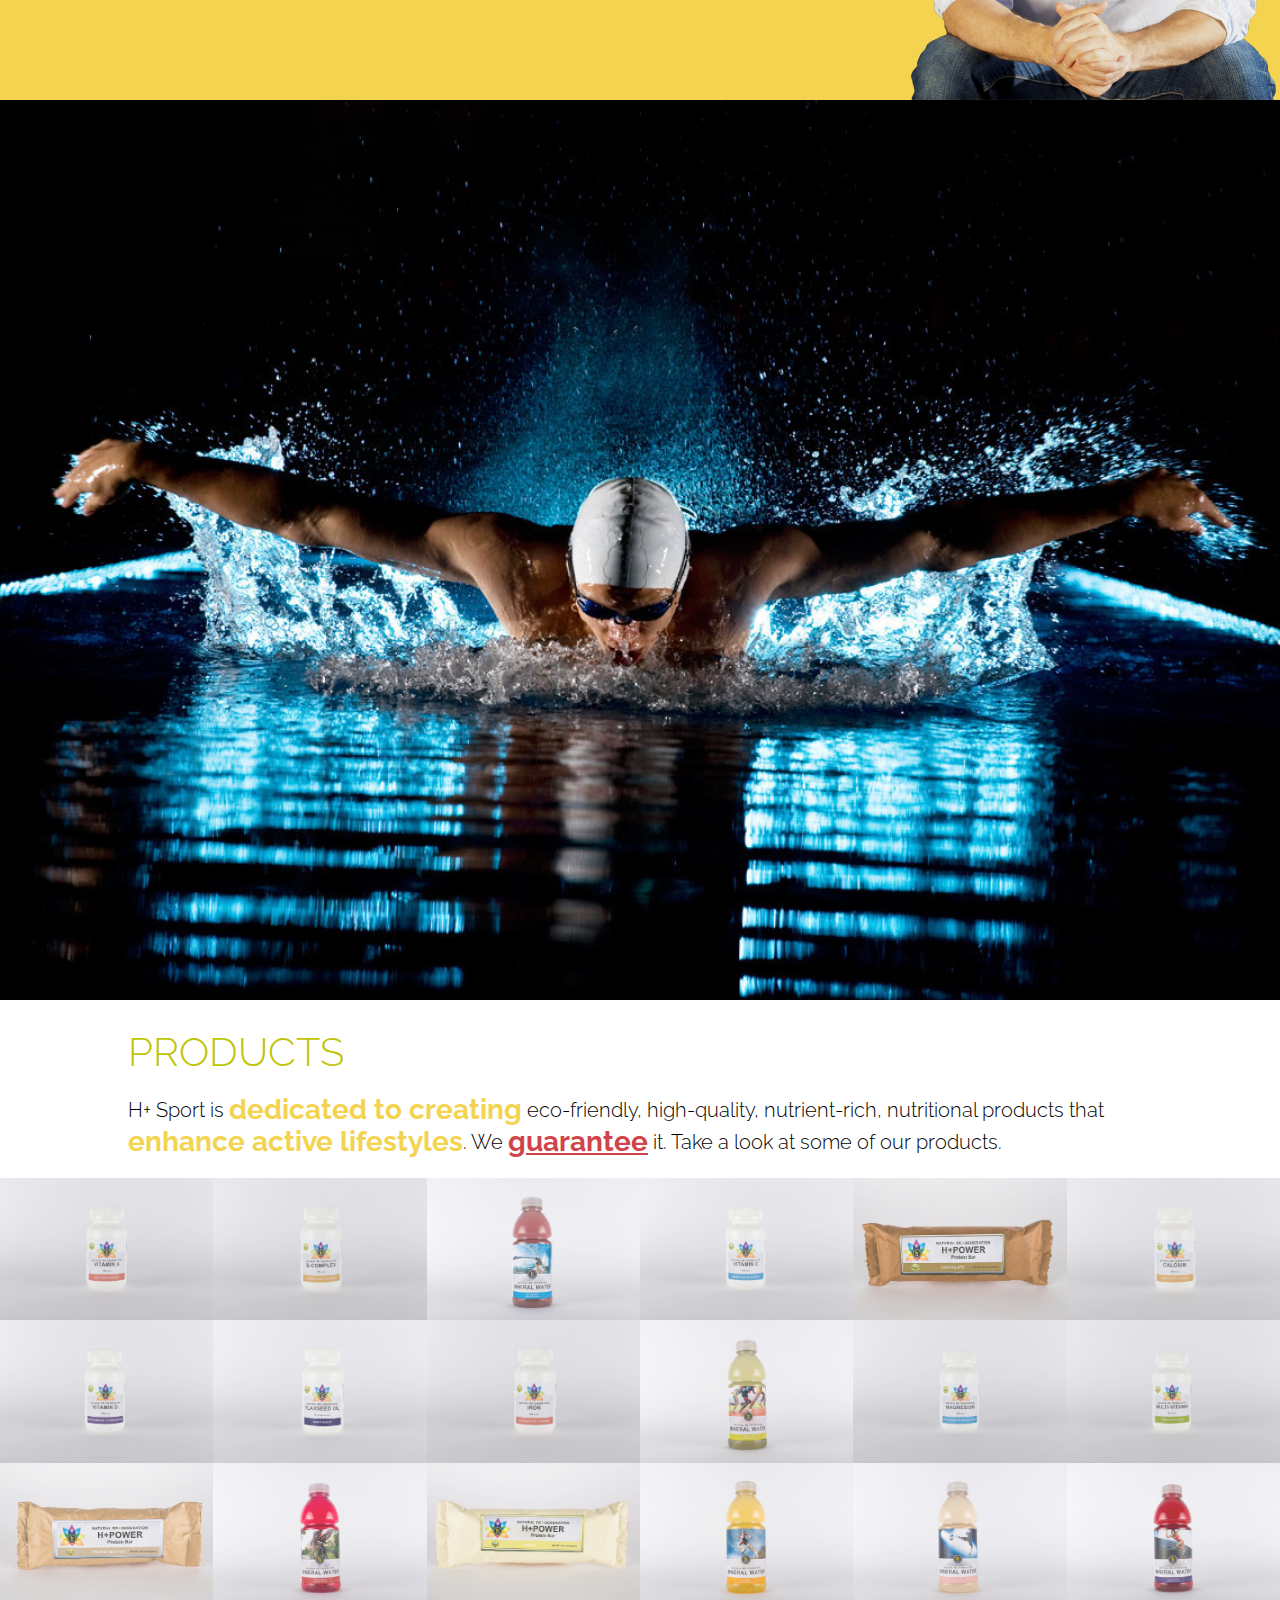
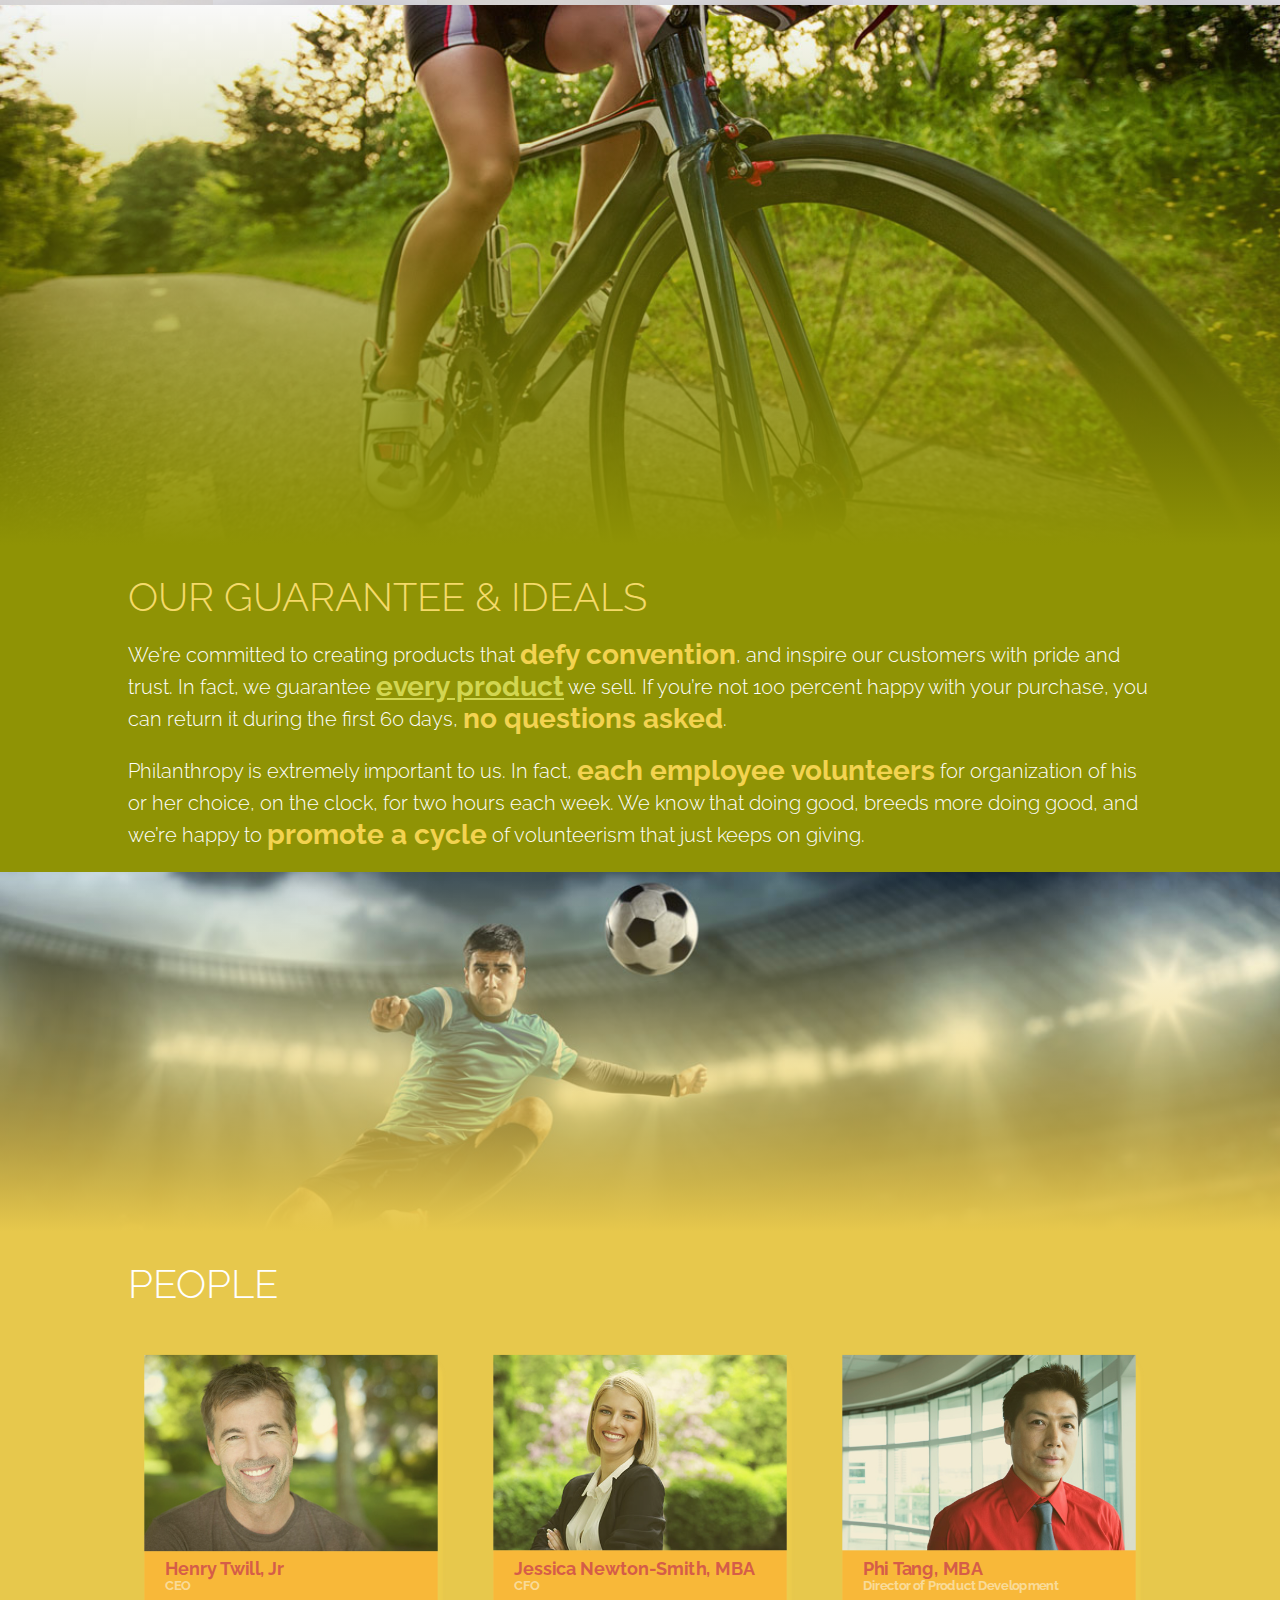
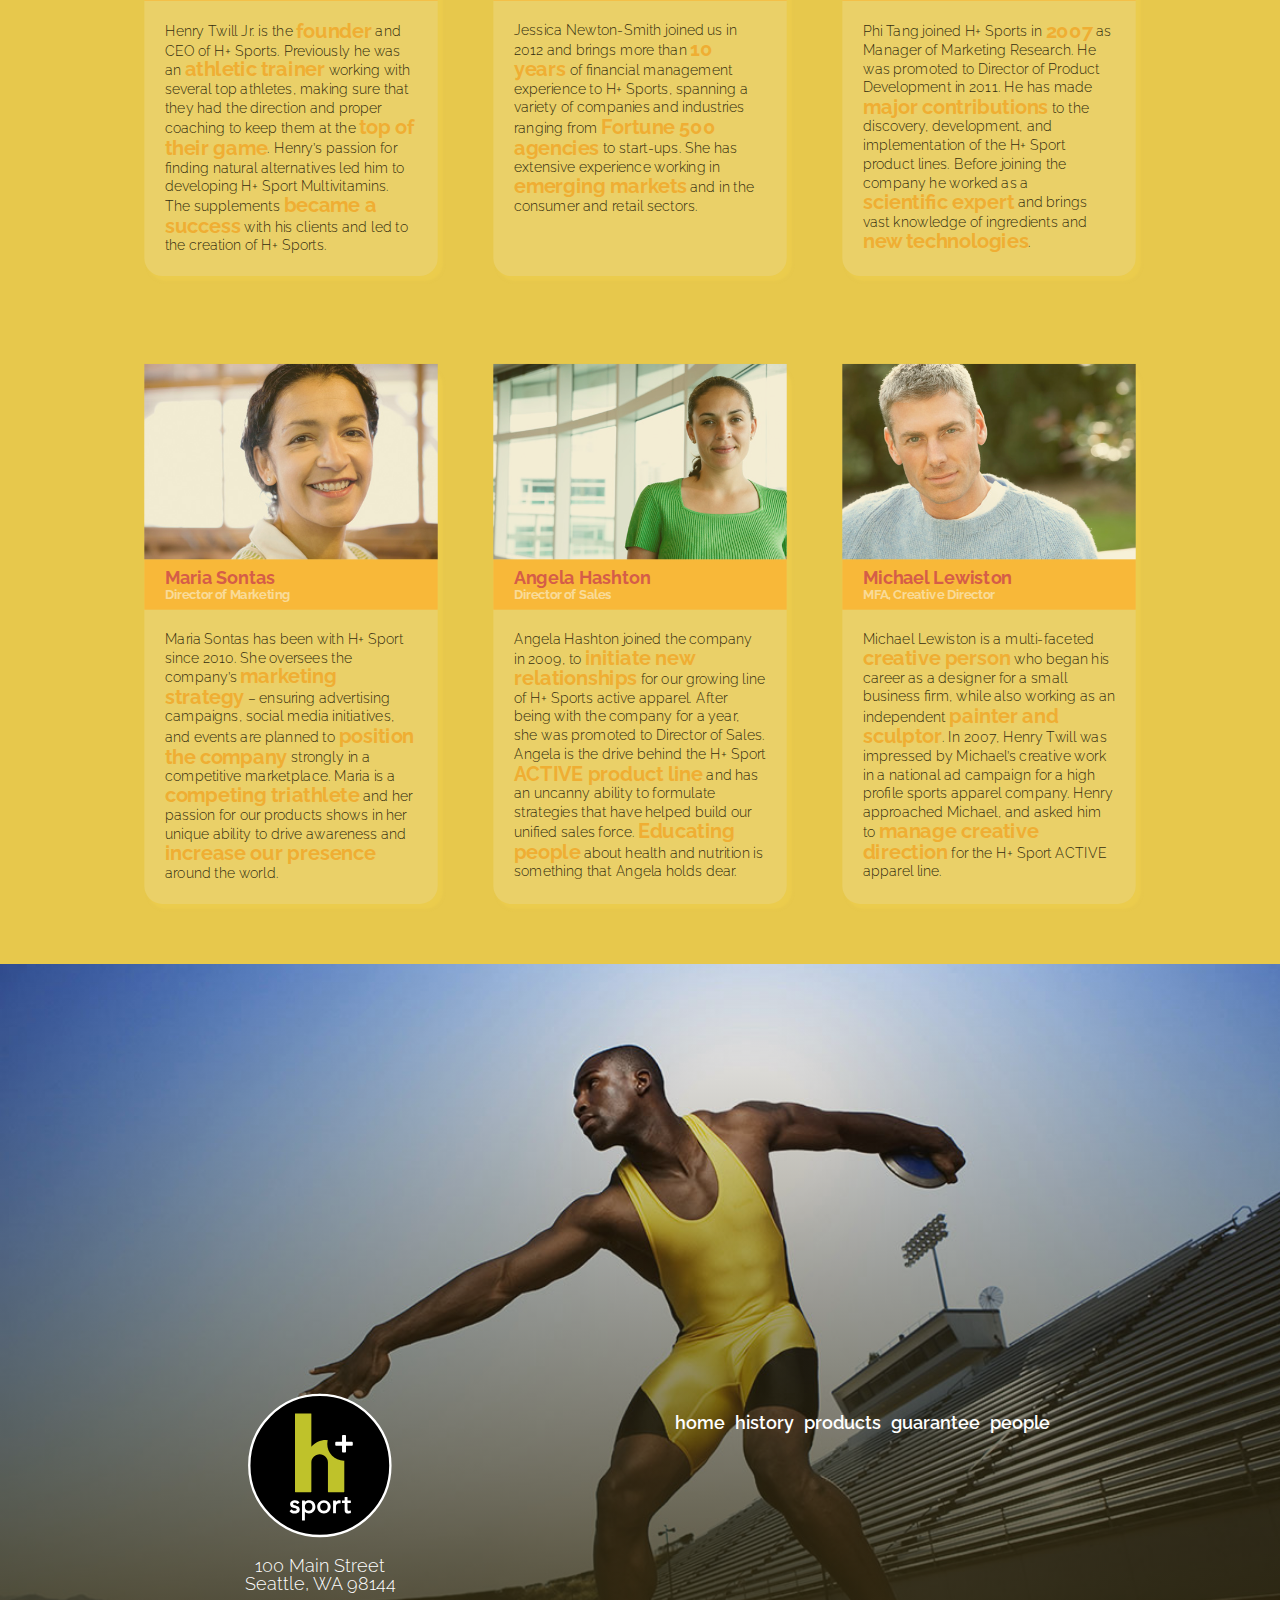
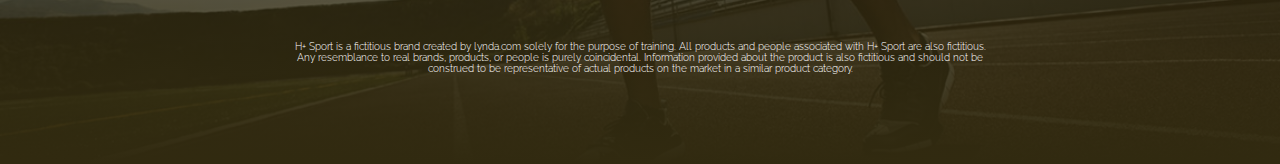
==== commit 40dcdcee: "Adds solution for the first programming challenge" ====
--- a/HPlusSport_Start/index.html
+++ b/HPlusSport_Start/index.html
@@ -3,8 +3,23 @@
 <head>
   <meta charset="UTF-8">
   <title>HPlus Sport</title>
+
   <link rel="stylesheet" href="css/style.css">
   <meta name="viewport" content="width=device-width, initial-scale=1.0">
+
+  <script type="text/javascript" src="jquery-3.5.1.js"></script>
+  <script type="text/javascript">
+    $(function () {
+      $("#products ul h2[data-type=vitamin]").each(function (index,element) {
+        $(element).css("background-color","blue");
+      })
+
+      $("#products ul h2[data-type=mineralwater]").each(function (index,element) {
+        $(element).css("background-color","purple");
+      })
+    })
+  </script>
+
 </head>
 <body>
 
--- a/HPlusSport_Start/css/style.css
+++ b/HPlusSport_Start/css/style.css
@@ -0,0 +1,585 @@
+@import url(https://fonts.googleapis.com/css?family=Raleway:300,600,700);
+html {
+  font-size: 62.5%;
+  box-sizing: border-box;
+}
+
+*,
+:after,
+:before {
+  box-sizing: inherit;
+}
+
+body {
+  margin: 0;
+  padding: 0;
+  color: #000;
+  background-color: #fff;
+  font-family: Raleway, Helvetica, Arial, sans-serif;
+  font-size: 1.8rem;
+  line-height: 160%;
+  font-weight: 300;
+}
+
+.container {
+  width: 80%;
+  max-width: 1200px;
+  margin: 0 auto;
+}
+
+h1,
+h2,
+h3,
+h4,
+h5,
+h6 {
+  margin: 0;
+  padding: 0;
+  font-family: Raleway, Helvetica, Arial, sans-serif;
+  color: #bfc406;
+}
+
+img {
+  display: block;
+  max-width: 100%;
+}
+
+a {
+  font-weight: 700;
+  color: #d14348;
+}
+
+a:focus,
+a:hover {
+  text-decoration: none;
+}
+
+em {
+  font-weight: 700;
+  font-size: 140%;
+  color: #f3d350;
+  font-style: normal;
+}
+
+.header {
+  background: -webkit-linear-gradient(
+      top,
+      rgba(0, 0, 0, 0.2),
+      rgba(0, 0, 0, 0.5)
+    ),
+    url(../images/backgrounds/running.jpg);
+  background: linear-gradient(180deg, rgba(0, 0, 0, 0.2), rgba(0, 0, 0, 0.5)),
+    url(../images/backgrounds/running.jpg);
+  background-repeat: no-repeat;
+  background-position: center center;
+  background-size: cover;
+  height: 100vh;
+  max-height: 500px;
+  display: -webkit-box;
+  display: -webkit-flex;
+  display: -ms-flexbox;
+  display: flex;
+  -webkit-box-orient: vertical;
+  -webkit-box-direction: normal;
+  -webkit-flex-direction: column;
+  -ms-flex-direction: column;
+  flex-direction: column;
+  -webkit-box-pack: justify;
+  -webkit-justify-content: space-between;
+  -ms-flex-pack: justify;
+  justify-content: space-between;
+  text-align: center;
+}
+
+.prod_header {
+  background-color: black;
+  height: 50vh;
+  max-height: 500px;
+  display: -webkit-box;
+  display: -webkit-flex;
+  display: -ms-flexbox;
+  display: flex;
+  -webkit-box-orient: vertical;
+  -webkit-box-direction: normal;
+  -webkit-flex-direction: column;
+  -ms-flex-direction: column;
+  flex-direction: column;
+  -webkit-box-pack: justify;
+  -webkit-justify-content: space-between;
+  -ms-flex-pack: justify;
+  justify-content: space-between;
+  text-align: center;
+}
+
+.header .tagline {
+  display: none;
+}
+
+@media screen and (min-width: 600px) {
+  .header {
+    background: -webkit-linear-gradient(
+        top,
+        rgba(0, 0, 0, 0.2),
+        rgba(0, 0, 0, 0.5)
+      ),
+      url(../images/backgrounds/running.jpg);
+    background: linear-gradient(180deg, rgba(0, 0, 0, 0.2), rgba(0, 0, 0, 0.5)),
+      url(../images/backgrounds/running.jpg);
+    background-repeat: no-repeat;
+    background-position: center center;
+    background-size: cover;
+    height: 100vh;
+    max-height: 800px;
+  }
+}
+
+@media screen and (min-width: 600px) {
+  .header .tagline {
+    display: block;
+    color: #fff;
+    max-width: 40em;
+    line-height: 140%;
+    font-size: 2.5rem;
+  }
+  .header .tagline h1 {
+    display: none;
+  }
+  .header .tagline em {
+    font-size: 140%;
+    color: #f3d350;
+    font-style: normal;
+  }
+}
+
+.nav {
+  margin-top: 1.75rem; /* navelements */
+}
+
+.nav .nav-elements {
+  /* navbar */
+}
+
+.nav .nav-elements .branding {
+  max-width: 180px;
+  margin: 0 auto;
+}
+
+.nav .nav-elements .navbar {
+  margin: 0;
+  padding: 0;
+  line-height: 120%;
+  list-style-type: none;
+  margin-top: 2rem;
+  width: 100%;
+}
+
+.nav .nav-elements .navbar a {
+  font-weight: 600;
+  color: #fff;
+  text-decoration: none;
+  padding: 0 1rem;
+  -webkit-transition: 1s ease-out;
+  transition: 1s ease-out;
+}
+
+.nav .nav-elements .navbar a:after {
+  content: "";
+  display: block;
+  height: 5px;
+  width: 0;
+  margin: 0 0.5rem;
+  -webkit-transition: width 0.3s ease-out, background-color 0.3s ease-out;
+  transition: width 0.3s ease-out, background-color 0.3s ease-out;
+}
+
+.nav .nav-elements .navbar a:hover {
+  color: #f3d350;
+}
+
+.nav .nav-elements .navbar a:hover:after {
+  width: 100%;
+  background: #f3d350;
+}
+
+@media screen and (min-width: 600px) {
+  .nav .nav-elements {
+    display: -webkit-box;
+    display: -webkit-flex;
+    display: -ms-flexbox;
+    display: flex;
+  }
+}
+
+@media screen and (min-width: 600px) {
+  .nav .nav-elements .branding {
+    width: 30%;
+    margin: 0;
+  }
+}
+
+@media screen and (min-width: 600px) {
+  .nav .nav-elements .navbar {
+    display: -webkit-box;
+    display: -webkit-flex;
+    display: -ms-flexbox;
+    display: flex;
+    -webkit-box-pack: end;
+    -webkit-justify-content: flex-end;
+    -ms-flex-pack: end;
+    justify-content: flex-end;
+    -webkit-align-content: flex-start;
+    -ms-flex-line-pack: start;
+    align-content: flex-start;
+    -webkit-flex-wrap: wrap;
+    -ms-flex-wrap: wrap;
+    flex-wrap: wrap;
+  }
+}
+
+/* nav */
+
+.footer {
+  background-color: #312a10;
+  color: #fff;
+  padding: 0 0 5em;
+  line-height: 100%;
+  text-align: center;
+  display: -webkit-box;
+  display: -webkit-flex;
+  display: -ms-flexbox;
+  display: flex;
+  -webkit-box-align: end;
+  -webkit-align-items: flex-end;
+  -ms-flex-align: end;
+  align-items: flex-end;
+  background: -webkit-linear-gradient(top, transparent, #312a10),
+    url(../images/backgrounds/discthrower.jpg);
+  background: linear-gradient(180deg, transparent, #312a10),
+    url(../images/backgrounds/discthrower.jpg);
+  background-repeat: no-repeat;
+  background-position: center center;
+  background-size: cover;
+  height: 100vh;
+  max-height: 800px;
+}
+
+.footer .nav {
+  margin-top: 0;
+}
+
+.footer .legal {
+  max-width: 700px;
+  margin: 0 auto;
+  font-size: 1rem;
+  line-height: 110%;
+  margin-top: 3rem;
+}
+
+.section {
+  min-height: 40vh;
+  display: -webkit-box;
+  display: -webkit-flex;
+  display: -ms-flexbox;
+  display: flex;
+  -webkit-box-orient: vertical;
+  -webkit-box-direction: normal;
+  -webkit-flex-direction: column;
+  -ms-flex-direction: column;
+  flex-direction: column;
+  -webkit-box-pack: center;
+  -webkit-justify-content: center;
+  -ms-flex-pack: center;
+  justify-content: center;
+  line-height: 160%;
+}
+
+.section .headline {
+  text-transform: uppercase;
+  font-weight: 300;
+  font-size: 4rem;
+  margin-top: 3rem;
+  line-height: 110%;
+}
+
+.section a,
+.section em {
+  font-size: 140%;
+  vertical-align: -6%;
+}
+
+@media screen and (min-width: 600px) {
+  .section {
+    font-size: 2rem;
+  }
+}
+
+#history {
+  background-color: #f3d350;
+}
+
+#history .headline {
+  color: #d14348;
+}
+
+#history em {
+  color: #e69f2a;
+}
+
+@media screen and (min-width: 1200px) {
+  #history {
+    background-image: url(../images/employees/HenryTwill_outline.png);
+    background-repeat: no-repeat;
+    background-position: bottom right;
+    background-size: 30% auto;
+    min-height: 100vh;
+  }
+  #history .text-content {
+    width: 70%;
+  }
+}
+
+#products {
+  /*.product-list*/
+}
+
+#products .imageheader {
+  background: -webkit-linear-gradient(top, transparent, transparent),
+    url(../images/backgrounds/swimming.jpg);
+  background: linear-gradient(180deg, transparent, transparent),
+    url(../images/backgrounds/swimming.jpg);
+  background-repeat: no-repeat;
+  background-position: center center;
+  background-size: cover;
+  height: 100vh;
+  max-height: auto;
+}
+
+#products .product-list {
+  padding: 0;
+  margin: 0;
+  list-style: none;
+  display: -webkit-box;
+  display: -webkit-flex;
+  display: -ms-flexbox;
+  display: flex;
+  -webkit-flex-flow: row wrap;
+  -ms-flex-flow: row wrap;
+  flex-flow: row wrap; /*.product-item*/
+}
+
+#products .product-list .product-item {
+  position: relative;
+  color: #fff;
+  overflow: hidden;
+  width: 50%;
+  -webkit-transition: all 0.4s ease-in-out;
+  transition: all 0.4s ease-in-out;
+  opacity: 0.8; /*.product-name*/
+}
+
+#products .product-list .product-item .product-name {
+  background: #d14348;
+  color: #f3d350;
+  font-weight: 700;
+  font-size: 80%;
+  text-align: center;
+  position: absolute;
+  bottom: 0;
+  width: 100%;
+  display: none;
+}
+
+#products .product-list .product-item:focus .product-name,
+#products .product-list .product-item:hover .product-name {
+  display: block;
+}
+
+#products .product-list .product-item:focus,
+#products .product-list .product-item:hover {
+  opacity: 1;
+  -webkit-transform: scale(1.3);
+  transform: scale(1.3);
+  z-index: 1;
+}
+
+#products .product-list .product-item:focus .product-name,
+#products .product-list .product-item:hover .product-name {
+  display: block;
+  -webkit-animation: a 1s;
+  animation: a 1s;
+}
+
+@-webkit-keyframes a {
+  0% {
+    -webkit-transform: translate3d(0, 100%, 0);
+    transform: translate3d(0, 100%, 0);
+    visibility: visible;
+  }
+  to {
+    -webkit-transform: translateZ(0);
+    transform: translateZ(0);
+  }
+}
+
+@keyframes a {
+  0% {
+    -webkit-transform: translate3d(0, 100%, 0);
+    transform: translate3d(0, 100%, 0);
+    visibility: visible;
+  }
+  to {
+    -webkit-transform: translateZ(0);
+    transform: translateZ(0);
+  }
+}
+
+@media screen and (min-width: 600px) {
+  #products .product-list .product-item {
+    width: 33.33333%;
+  }
+}
+
+@media screen and (min-width: 900px) {
+  #products .product-list .product-item {
+    width: 25%;
+  }
+}
+
+@media screen and (min-width: 1200px) {
+  #products .product-list .product-item {
+    width: 16.66667%;
+  }
+}
+
+/* products*/
+
+#guarantee {
+  color: #fff;
+  font-size: 2rem;
+  background-color: #8f9305;
+}
+
+#guarantee .imageheader {
+  background: -webkit-linear-gradient(top, transparent, #8f9305),
+    url(../images/backgrounds/cycling.jpg);
+  background: linear-gradient(180deg, transparent, #8f9305),
+    url(../images/backgrounds/cycling.jpg);
+  background-repeat: no-repeat;
+  background-position: bottom;
+  background-size: cover;
+  height: 100vh;
+  max-height: 60vh;
+}
+
+#guarantee .headline {
+  color: #f5da6a;
+}
+
+#guarantee a {
+  color: #d2d651;
+}
+
+#people {
+  background-color: #e7c84c; /*.people-cards*/
+}
+
+#people .imageheader {
+  background: -webkit-linear-gradient(top, transparent, #e7c84c),
+    url(../images/backgrounds/soccer.jpg);
+  background: linear-gradient(180deg, transparent, #e7c84c),
+    url(../images/backgrounds/soccer.jpg);
+  background-repeat: no-repeat;
+  background-position: top;
+  background-size: cover;
+  height: 100vh;
+  max-height: 40vh;
+}
+
+#people .headline {
+  color: #fff;
+  padding-bottom: 2rem;
+}
+
+#people .people-cards {
+  /*.person-card*/
+}
+
+#people .people-cards .person-card {
+  background: hsla(0, 0%, 100%, 0.2);
+  box-shadow: 5px 5px 3px rgba(243, 211, 80, 0.5);
+  border-radius: 20px;
+  margin-bottom: 3rem;
+  -webkit-transition: all 0.2s ease-in;
+  transition: all 0.2s ease-in;
+  -webkit-transform: scale(0.9);
+  transform: scale(0.9);
+  opacity: 0.8; /*.card-text*/
+}
+
+#people .people-cards .person-card .card-info {
+  background: rgba(255, 177, 47, 0.9);
+  padding: 3% 7%;
+}
+
+#people .people-cards .person-card .card-info .card-name {
+  font-size: 2rem;
+  line-height: 110%;
+  color: #d14348;
+}
+
+#people .people-cards .person-card .card-info .card-title {
+  color: hsla(0, 0%, 100%, 0.6);
+  font-size: 1.4rem;
+  line-height: 100%;
+}
+
+/*.card-info*/
+
+#people .people-cards .person-card .card-text {
+  font-size: 1.6rem;
+  font-weight: 300;
+  line-height: 130%;
+  margin: 0;
+  padding: 7%;
+}
+
+#people .people-cards .person-card .card-text em {
+  color: #f2a82d;
+  font-size: 2.2rem;
+}
+
+#people .people-cards .person-card:hover {
+  -webkit-transform: scale(1.05);
+  transform: scale(1.05);
+  opacity: 1;
+}
+
+@media screen and (min-width: 600px) {
+  #people .people-cards {
+    display: -webkit-box;
+    display: -webkit-flex;
+    display: -ms-flexbox;
+    display: flex;
+    -webkit-flex-wrap: wrap;
+    -ms-flex-wrap: wrap;
+    flex-wrap: wrap;
+    -webkit-box-pack: justify;
+    -webkit-justify-content: space-between;
+    -ms-flex-pack: justify;
+    justify-content: space-between;
+  }
+}
+
+@media screen and (min-width: 600px) {
+  #people .people-cards .person-card {
+    width: calc(100% / 2 - 1.5rem);
+  }
+}
+
+@media screen and (min-width: 1200px) {
+  #people .people-cards .person-card {
+    width: calc(100% / 3 - 1.5rem);
+  }
+}
+
+/*.people*/
